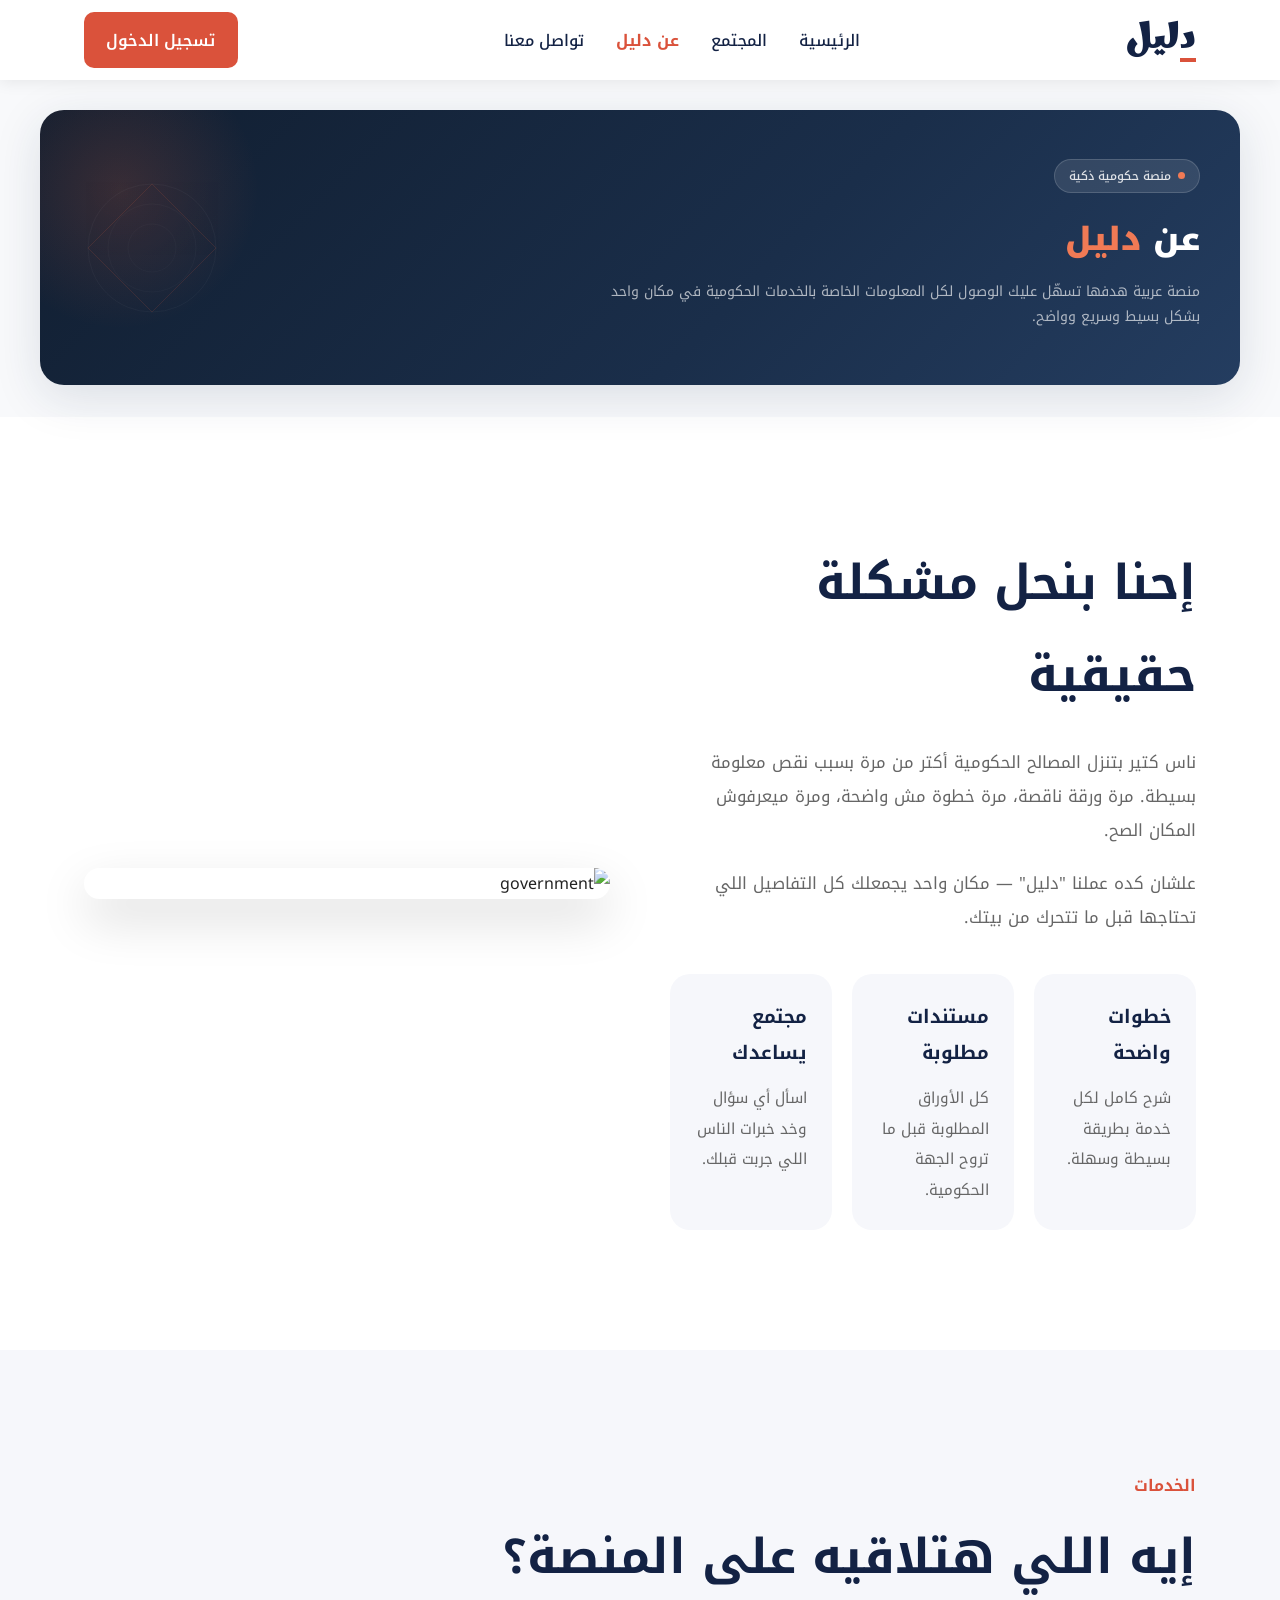
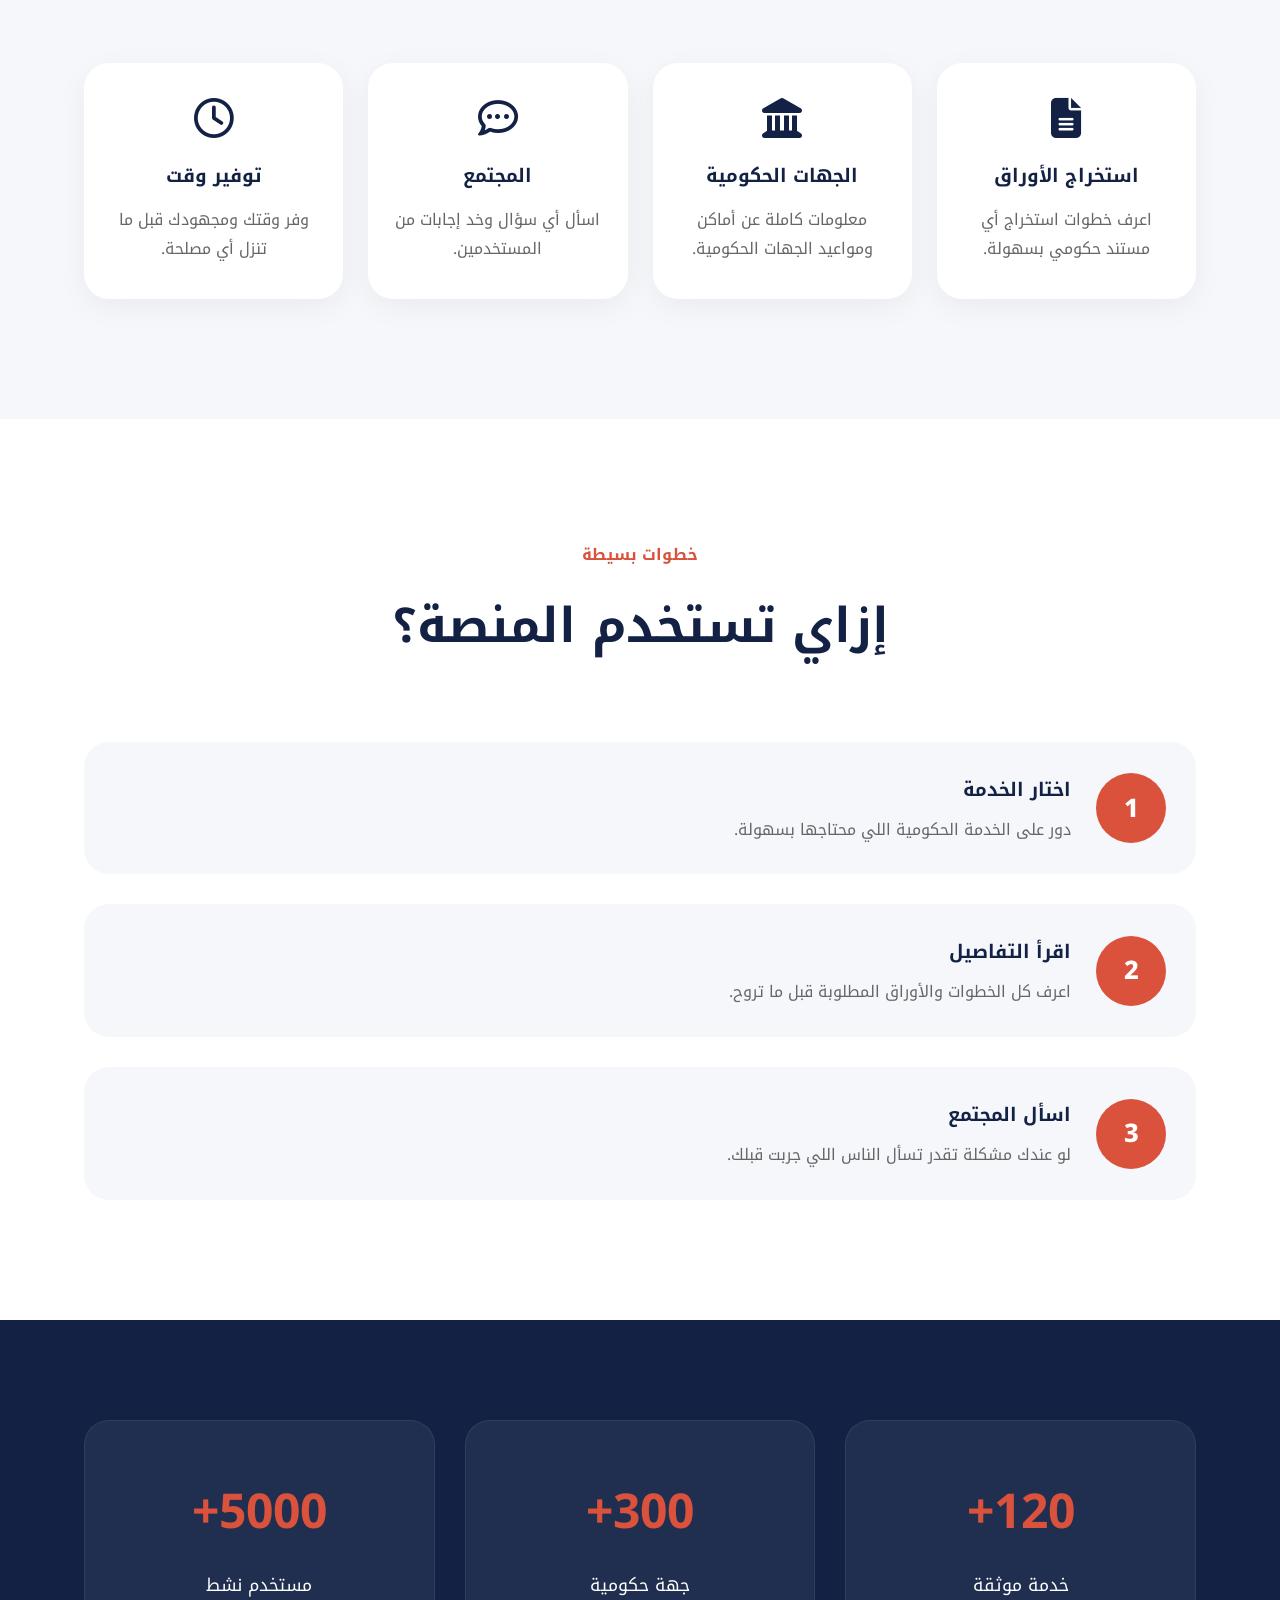
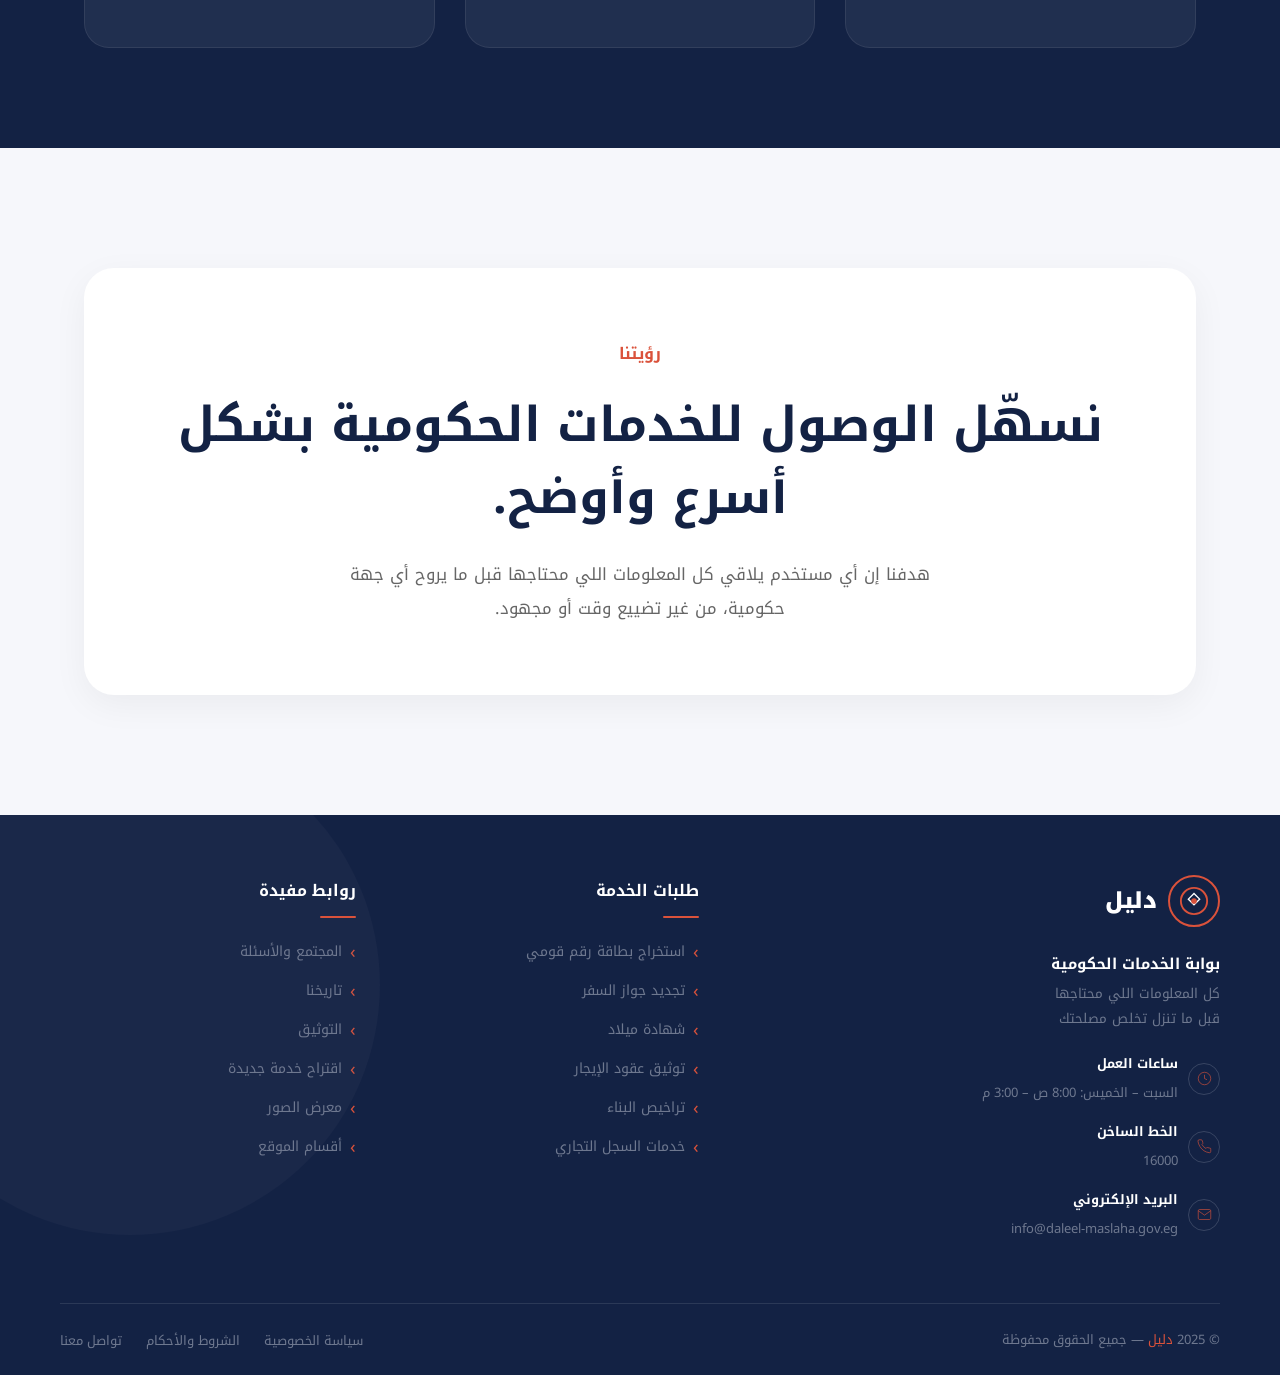
==== aboutUs.html @ 39c7cd74 "hhhhhhhhh" ====
<!DOCTYPE html>
<html lang="ar" dir="rtl">

<head>
    <meta charset="UTF-8">
    <meta name="viewport" content="width=device-width, initial-scale=1.0">
    <title>عن الموقع | دليل</title>

    <link rel="preconnect" href="https://fonts.googleapis.com">
    <link rel="preconnect" href="https://fonts.gstatic.com" crossorigin>
    <link
        href="https://fonts.googleapis.com/css2?family=Cairo:wght@300;400;600;700;900&family=Tajawal:wght@300;400;500;700;800&display=swap"
        rel="stylesheet">

    <link rel="stylesheet" href="assets/aboutUs.css">
    <link rel="stylesheet" href="assets/nav.css" />
    <link rel="stylesheet" href="https://cdnjs.cloudflare.com/ajax/libs/font-awesome/6.5.2/css/all.min.css">
    <link rel="stylesheet" href="https://cdnjs.cloudflare.com/ajax/libs/remixicon/3.5.0/remixicon.css">
</head>

<body>
    <!-- NAVBAR -->
    <header class="header">
        <nav class="nav container">
            <a href="#" class="nav__logo"><span>د</span>ليل</a>
            <div class="nav__menu" id="nav-menu">
                <ul class="nav__list">
                    <li><a href="index.html" class="nav__link ">الرئيسية</a></li>
                    <li><a href="community.html" class="nav__link">المجتمع</a></li>
                    <li><a href="aboutUs.html" class="nav__link active">عن دليل</a></li>
                    <li><a href="contact.html" class="nav__link">تواصل معنا</a></li>
                </ul>
                <div class="nav__close" id="nav-close">
                    <i class="ri-close-line"></i>
                </div>
            </div>
            <div class="nav__actions">
                <div id="auth-section" class="auth-section"></div>
                <div class="nav__toggle" id="nav-toggle">
                    <i class="ri-menu-line"></i>
                </div>
            </div>
        </nav>
    </header>

    <!-- Hero -->
    <section class="about-hero">
        <div class="header-inner">
            <div class="header-badge">
                <span class="badge-dot"></span>
                منصة حكومية ذكية
            </div>
            <h1 class="page-title">عن <span>دليل</span></h1>
            <p class="page-subtitle">
                منصة عربية هدفها تسهّل عليك الوصول لكل المعلومات الخاصة بالخدمات الحكومية
                في مكان واحد بشكل بسيط وسريع وواضح.
            </p>
        </div>
        <div class="header-deco">
            <svg viewBox="0 0 200 200" fill="none" xmlns="http://www.w3.org/2000/svg">
                <circle cx="100" cy="100" r="80" stroke="rgba(255,255,255,0.08)" stroke-width="1" />
                <circle cx="100" cy="100" r="55" stroke="rgba(255,255,255,0.06)" stroke-width="1" />
                <circle cx="100" cy="100" r="30" stroke="rgba(255,255,255,0.05)" stroke-width="1" />
                <path d="M100 20 L180 100 L100 180 L20 100 Z" stroke="rgba(229,99,60,0.3)" stroke-width="1" />
            </svg>
        </div>
    </section>

    <!-- About -->
    <section class="about-section">
        <div class="container about-grid">
            <div class="about-text">
                <h2>إحنا بنحل مشكلة حقيقية</h2>
                <p>
                    ناس كتير بتنزل المصالح الحكومية أكتر من مرة بسبب نقص معلومة بسيطة.
                    مرة ورقة ناقصة، مرة خطوة مش واضحة، ومرة ميعرفوش المكان الصح.
                </p>
                <p>
                    علشان كده عملنا "دليل" — مكان واحد يجمعلك كل التفاصيل اللي تحتاجها
                    قبل ما تتحرك من بيتك.
                </p>
                <div class="features">
                    <div class="feature-card">
                        <h3>خطوات واضحة</h3>
                        <p>شرح كامل لكل خدمة بطريقة بسيطة وسهلة.</p>
                    </div>
                    <div class="feature-card">

                        <h3>مستندات مطلوبة</h3>
                        <p>كل الأوراق المطلوبة قبل ما تروح الجهة الحكومية.</p>
                    </div>
                    <div class="feature-card">
                        <h3>مجتمع يساعدك</h3>
                        <p>اسأل أي سؤال وخد خبرات الناس اللي جربت قبلك.</p>
                    </div>
                </div>
            </div>
            <div class="about-image">
                <div class="image-card">
                    <img src="https://images.unsplash.com/photo-1520607162513-77705c0f0d4a?q=80&w=1200&auto=format&fit=crop"
                        alt="government">
                </div>
            </div>
        </div>
    </section>

    <!-- Services -->
    <section class="services-section">
        <div class="container">
            <div class="section-title">
                <span>الخدمات</span>
                <h2>إيه اللي هتلاقيه على المنصة؟</h2>
            </div>
            <div class="services-grid">
                <div class="service-box">
                    <div class="service-icon"></div>
                    <i class="fa-solid fa-file-lines"></i>
                    <h3>استخراج الأوراق</h3>
                    <p>
                        اعرف خطوات استخراج أي مستند حكومي بسهولة.
                    </p>
                </div>
                <div class="service-box">
                    <i class="fa-solid fa-landmark"></i>
                    <div class="service-icon"></div>
                    <h3>الجهات الحكومية</h3>
                    <p>
                        معلومات كاملة عن أماكن ومواعيد الجهات الحكومية.
                    </p>
                </div>
                <div class="service-box">
                    <i class="fa-regular fa-comment-dots"></i>
                    <div class="service-icon"></div>
                    <h3>المجتمع</h3>
                    <p>
                        اسأل أي سؤال وخد إجابات من المستخدمين.
                    </p>
                </div>
                <div class="service-box">
                    <i class="fa-regular fa-clock"></i>
                    <div class="service-icon"></div>
                    <h3>توفير وقت</h3>
                    <p>
                        وفر وقتك ومجهودك قبل ما تنزل أي مصلحة.
                    </p>
                </div>
            </div>
        </div>
    </section>

    <!-- Timeline -->
    <section class="timeline-section">
        <div class="container">
            <div class="section-title center">
                <span>خطوات بسيطة</span>
                <h2>إزاي تستخدم المنصة؟</h2>
            </div>
            <div class="timeline">
                <div class="timeline-item">
                    <div class="timeline-number">1</div>
                    <div class="timeline-content">
                        <h3>اختار الخدمة</h3>
                        <p>دور على الخدمة الحكومية اللي محتاجها بسهولة.</p>
                    </div>
                </div>
                <div class="timeline-item">
                    <div class="timeline-number">2</div>
                    <div class="timeline-content">
                        <h3>اقرأ التفاصيل</h3>
                        <p>اعرف كل الخطوات والأوراق المطلوبة قبل ما تروح.</p>
                    </div>
                </div>
                <div class="timeline-item">
                    <div class="timeline-number">3</div>
                    <div class="timeline-content">
                        <h3>اسأل المجتمع</h3>
                        <p>لو عندك مشكلة تقدر تسأل الناس اللي جربت قبلك.</p>
                    </div>
                </div>
            </div>
        </div>
    </section>

    <!-- Stats -->
    <section class="stats-section">
        <div class="container stats-grid">
            <div class="stat-box">
                <h2>120+</h2>
                <p>خدمة موثقة</p>
            </div>
            <div class="stat-box">
                <h2>300+</h2>
                <p>جهة حكومية</p>
            </div>
            <div class="stat-box">
                <h2>5000+</h2>
                <p>مستخدم نشط</p>
            </div>
        </div>
    </section>

    <!-- Vision -->
    <section class="vision-section">
        <div class="container">
            <div class="vision-card">
                <span>رؤيتنا</span>
                <h2>
                    نسهّل الوصول للخدمات الحكومية
                    بشكل أسرع وأوضح.
                </h2>
                <p>
                    هدفنا إن أي مستخدم يلاقي كل المعلومات اللي محتاجها
                    قبل ما يروح أي جهة حكومية،
                    من غير تضييع وقت أو مجهود.
                </p>
            </div>
        </div>
    </section>

    <!-- FOOTER -->
    <footer id="footer">
        <div class="footer-grid">
            <div class="footer-brand">
                <div class="logo">
                    <div class="logo-icon">
                        <svg viewBox="0 0 32 32" fill="none" xmlns="http://www.w3.org/2000/svg">
                            <circle cx="16" cy="16" r="14" stroke="#DA523B" stroke-width="2" />
                            <path d="M16 8 L22 14 L16 20 L10 14 Z" stroke="#FFFFFF" stroke-width="1.5" fill="none" />
                            <circle cx="16" cy="16" r="3" fill="#DA523B" />
                        </svg>
                    </div>
                    <div class="logo-text">دليل <span></span></div>
                </div>
                <div class="footer-address">
                    <p class="address-name">بوابة الخدمات الحكومية</p>
                    <p>كل المعلومات اللي محتاجها<br>قبل ما تنزل تخلص مصلحتك</p>
                </div>
                <div class="footer-contact-item">
                    <div class="icon-wrap">
                        <svg viewBox="0 0 24 24" fill="none">
                            <circle cx="12" cy="12" r="10" />
                            <polyline points="12 6 12 12 16 14" />
                        </svg>
                    </div>
                    <div class="info">
                        <strong>ساعات العمل</strong>
                        <span>السبت – الخميس: 8:00 ص – 3:00 م</span>
                    </div>
                </div>
                <div class="footer-contact-item">
                    <div class="icon-wrap">
                        <svg viewBox="0 0 24 24" fill="none">
                            <path
                                d="M22 16.92v3a2 2 0 0 1-2.18 2 19.79 19.79 0 0 1-8.63-3.07A19.5 19.5 0 0 1 4.69 12 19.79 19.79 0 0 1 1.59 3.47 2 2 0 0 1 3.56 1.27h3a2 2 0 0 1 2 1.72c.127.96.361 1.903.7 2.81a2 2 0 0 1-.45 2.11L7.91 8.82a16 16 0 0 0 6.27 6.27l.82-.91a2 2 0 0 1 2.11-.45c.907.339 1.85.573 2.81.7A2 2 0 0 1 22 16.92z" />
                        </svg>
                    </div>
                    <div class="info">
                        <strong>الخط الساخن</strong>
                        <span>16000</span>
                    </div>
                </div>
                <div class="footer-contact-item">
                    <div class="icon-wrap">
                        <svg viewBox="0 0 24 24" fill="none">
                            <path d="M4 4h16c1.1 0 2 .9 2 2v12c0 1.1-.9 2-2 2H4c-1.1 0-2-.9-2-2V6c0-1.1.9-2 2-2z" />
                            <polyline points="22,6 12,13 2,6" />
                        </svg>
                    </div>
                    <div class="info">
                        <strong>البريد الإلكتروني</strong>
                        <span>info@daleel-maslaha.gov.eg</span>
                    </div>
                </div>
            </div>

            <div class="footer-col">
                <h4>طلبات الخدمة</h4>
                <ul>
                    <li><a href="#">استخراج بطاقة رقم قومي</a></li>
                    <li><a href="#">تجديد جواز السفر</a></li>
                    <li><a href="#">شهادة ميلاد</a></li>
                    <li><a href="#">توثيق عقود الإيجار</a></li>
                    <li><a href="#">تراخيص البناء</a></li>
                    <li><a href="#">خدمات السجل التجاري</a></li>
                </ul>
            </div>

            <div class="footer-col">
                <h4>روابط مفيدة</h4>
                <ul>
                    <li><a href="#">المجتمع والأسئلة</a></li>
                    <li><a href="#">تاريخنا</a></li>
                    <li><a href="#">التوثيق</a></li>
                    <li><a href="#">اقتراح خدمة جديدة</a></li>
                    <li><a href="#">معرض الصور</a></li>
                    <li><a href="#">أقسام الموقع</a></li>
                </ul>
            </div>
        </div>

        <div class="footer-bottom">
            <p>© 2025 <span>دليل </span> — جميع الحقوق محفوظة</p>
            <ul class="footer-bottom-links">
                <li><a href="#">سياسة الخصوصية</a></li>
                <li><a href="#">الشروط والأحكام</a></li>
                <li><a href="#">تواصل معنا</a></li>
            </ul>
        </div>
    </footer>

    <script src="assets/aboutUs.js"></script>
    <script src="assets/nav.js"></script>
</body>

</html>
---- assets/aboutUs.css ----
:root {
    --navy: #1a2e4a;
    --navy-light: #243d60;
    --navy-dark: #111e30;
    --accent-light: #f07a55;
    --radius-xl: 24px;
    --shadow-lg: 0 12px 48px rgba(26, 46, 74, 0.13);
}

* {
    margin: 0;
    padding: 0;
    box-sizing: border-box;
}

body {
    font-family: 'Cairo', sans-serif;
    background: #f8f8f8;
    color: #222;
    overflow-x: hidden;
}

.container {
    width: 90%;
    max-width: 1200px;
    margin: auto;
}

/* ===== NAVBAR ===== */
.navbar {
    width: 100%;
    background: #fff;
    position: fixed;
    top: 0;
    right: 0;
    z-index: 999;
    box-shadow: 0 2px 10px rgba(0, 0, 0, 0.05);
}

.nav-content {
    height: 90px;
    display: flex;
    align-items: center;
    justify-content: space-between;
}

.logo {
    text-decoration: none;
    color: #132244;
    font-size: 2rem;
    font-weight: 900;
}

.nav-links {
    display: flex;
    gap: 35px;
    list-style: none;
}

.nav-links a {
    text-decoration: none;
    color: #666;
    font-size: 1rem;
    transition: .3s;
}

.nav-links a:hover {
    color: #DA523B;
}

.nav-links a.active {
    color: #DA523B;
    font-weight: 700;
    position: relative;
}

.login-btn {
    background: #DA523B;
    color: white;
    text-decoration: none;
    padding: 14px 28px;
    border-radius: 12px;
    font-weight: 700;
    transition: .3s;
}

.login-btn:hover {
    background: #c54833;
}

.menu-toggle {
    display: none;
    font-size: 2rem;
    cursor: pointer;
    color: #132244;
}

/* ===== HERO (community-style) ===== */
.about-hero {
    background: linear-gradient(135deg, var(--navy-dark) 0%, var(--navy) 60%, var(--navy-light) 100%);
    border-radius: var(--radius-xl);
    padding: 3rem 2.5rem 3.5rem;
    margin: 110px auto 2rem;
    max-width: 1200px;
    position: relative;
    overflow: hidden;
    box-shadow: var(--shadow-lg);
}

.about-hero::before {
    content: '';
    position: absolute;
    top: -60px;
    left: -60px;
    width: 280px;
    height: 280px;
    border-radius: 50%;
    background: radial-gradient(circle, rgba(229, 99, 60, 0.18) 0%, transparent 70%);
}

.header-inner {
    position: relative;
    z-index: 1;
}

.header-badge {
    display: inline-flex;
    align-items: center;
    gap: 7px;
    background: rgba(255, 255, 255, 0.1);
    border: 1px solid rgba(255, 255, 255, 0.15);
    color: rgba(255, 255, 255, 0.85);
    padding: 5px 14px;
    border-radius: 50px;
    font-size: 12px;
    font-weight: 500;
    margin-bottom: 1rem;
}

.badge-dot {
    width: 7px;
    height: 7px;
    border-radius: 50%;
    background: var(--accent-light);
    animation: pulse 2s ease-in-out infinite;
}

.page-title {
    font-size: 2rem;
    font-weight: 900;
    color: #ffffff;
    margin-bottom: 0.6rem;
}

.page-title span {
    color: var(--accent-light);
}

.page-subtitle {
    font-size: 14px;
    color: rgba(255, 255, 255, 0.65);
    max-width: 600px;
    line-height: 1.8;
}

.header-deco {
    position: absolute;
    left: 2rem;
    top: 50%;
    transform: translateY(-50%);
    width: 160px;
    height: 160px;
    opacity: 0.6;
}

.header-deco svg {
    width: 100%;
    height: 100%;
    animation: rotate 30s linear infinite;
}

@keyframes rotate {
    from {
        transform: rotate(0deg);
    }

    to {
        transform: rotate(360deg);
    }
}

@keyframes pulse {

    0%,
    100% {
        opacity: 1;
        transform: scale(1);
    }

    50% {
        opacity: 0.5;
        transform: scale(0.7);
    }
}

/* ===== ABOUT ===== */
.about-section {
    padding: 120px 0;
    background: #fff;
}

.about-grid {
    display: grid;
    grid-template-columns: repeat(2, 1fr);
    gap: 60px;
    align-items: center;
}

.about-text h2 {
    font-size: 3rem;
    color: #132244;
    margin-bottom: 25px;
}

.about-text p {
    color: #666;
    line-height: 2;
    margin-bottom: 20px;
    font-size: 1.05rem;
}

.features {
    display: grid;
    grid-template-columns: repeat(3, 1fr);
    gap: 20px;
    margin-top: 40px;
}

.feature-card {
    background: #f6f7fb;
    padding: 25px;
    border-radius: 20px;
    transition: .3s;
}

.feature-card:hover {
    transform: translateY(-6px);
}

.feature-card h3 {
    color: #132244;
    margin-bottom: 12px;
}

.feature-card p {
    margin: 0;
    font-size: .95rem;
}

.image-card {
    border-radius: 30px;
    overflow: hidden;
    box-shadow: 0 20px 50px rgba(0, 0, 0, 0.15);
}

.image-card img {
    width: 100%;
    display: block;
}

/* ===== SERVICES ===== */
.services-section {
    padding: 120px 0;
    background: #f6f7fb;
}

.section-title {
    margin-bottom: 60px;
}

.section-title span {
    color: #DA523B;
    font-weight: 700;
}

.section-title h2 {
    font-size: 3rem;
    color: #132244;
    margin-top: 10px;
}

.section-title.center {
    text-align: center;
}

.services-grid {
    display: grid;
    grid-template-columns: repeat(4, 1fr);
    gap: 25px;
}

.service-box {
    background: white;
    padding: 35px 25px;
    border-radius: 25px;
    text-align: center;
    transition: .3s;
    box-shadow: 0 8px 30px rgba(0, 0, 0, 0.05);
}

.service-box:hover {
    transform: translateY(-8px);
}

.service-box i {
  font-size: 2.5rem;
  color: #132244;
  margin-bottom: 20px;
  display: block;
}

.service-box h3 {
    color: #132244;
    margin-bottom: 12px;
}

.service-box p {
    color: #666;
    line-height: 1.8;
}

.info-icon {
    width: 64px;
    height: 64px;
    background: none;        /* شيل الدايرة */
    border-radius: 0;
    display: flex;
    align-items: center;
    justify-content: center;
    margin: 0 auto 20px;
    font-size: 2rem;         /* كبّر الأيقونة شوية */
    color: #132244;          /* أزرق داكن */
}

/* ===== TIMELINE ===== */
.timeline-section {
    padding: 120px 0;
    background: white;
}

.timeline {
    margin-top: 70px;
    display: flex;
    flex-direction: column;
    gap: 30px;
}

.timeline-item {
    display: flex;
    align-items: center;
    gap: 25px;
    background: #f6f7fb;
    padding: 30px;
    border-radius: 25px;
}

.timeline-number {
    min-width: 70px;
    height: 70px;
    background: #DA523B;
    color: white;
    border-radius: 50%;
    display: flex;
    align-items: center;
    justify-content: center;
    font-size: 1.6rem;
    font-weight: 800;
}

.timeline-content h3 {
    color: #132244;
    margin-bottom: 8px;
}

.timeline-content p {
    color: #666;
    line-height: 1.8;
}

/* ===== STATS ===== */
.stats-section {
    padding: 100px 0;
    background: #132244;
}

.stats-grid {
    display: grid;
    grid-template-columns: repeat(3, 1fr);
    gap: 30px;
}

.stat-box {
    background: rgba(255, 255, 255, 0.06);
    padding: 45px;
    border-radius: 25px;
    text-align: center;
    border: 1px solid rgba(255, 255, 255, 0.08);
}

.stat-box h2 {
    color: #DA523B;
    font-size: 3rem;
    margin-bottom: 10px;
}

.stat-box p {
    color: white;
    font-size: 1.1rem;
}

/* ===== VISION ===== */
.vision-section {
    padding: 120px 0;
    background: #f6f7fb;
}

.vision-card {
    background: white;
    border-radius: 30px;
    padding: 70px;
    text-align: center;
    box-shadow: 0 10px 35px rgba(0, 0, 0, 0.05);
}

.vision-card span {
    color: #DA523B;
    font-weight: 700;
    display: inline-block;
    margin-bottom: 20px;
    font-size: 1rem;
}

.vision-card h2 {
    color: #132244;
    font-size: 3rem;
    line-height: 1.5;
    margin-bottom: 25px;
}

.vision-card p {
    color: #666;
    width: 65%;
    margin: auto;
    line-height: 2;
    font-size: 1.05rem;
}

/* ===== FOOTER ===== */
footer {
    background: #132244;
    padding: 60px 60px 0;
    position: relative;
    overflow: hidden;
}

footer::before {
    content: '';
    position: absolute;
    left: -120px;
    top: -80px;
    width: 500px;
    height: 500px;
    border-radius: 50%;
    background: rgba(110, 120, 143, 0.07);
    pointer-events: none;
}

.footer-grid {
    display: grid;
    grid-template-columns: 1.6fr 1fr 1fr;
    gap: 48px;
    padding-bottom: 48px;
    border-bottom: 1px solid rgba(255, 255, 255, 0.1);
}

.footer-brand .logo {
    display: flex;
    align-items: center;
    gap: 12px;
    margin-bottom: 24px;
}

.logo-icon {
    width: 52px;
    height: 52px;
    border-radius: 50%;
    border: 2px solid #DA523B;
    display: flex;
    align-items: center;
    justify-content: center;
}

.logo-icon svg {
    width: 30px;
    height: 30px;
}

.logo-text {
    font-size: 22px;
    font-weight: 900;
    color: #FFFFFF;
    letter-spacing: -0.5px;
}

.logo-text span {
    color: #DA523B;
}

.footer-address {
    margin-bottom: 20px;
}

.footer-address .address-name {
    color: #FFFFFF;
    font-size: 15px;
    font-weight: 700;
    margin-bottom: 4px;
}

.footer-address p {
    color: #6E788F;
    font-size: 13.5px;
    line-height: 1.8;
}

.footer-contact-item {
    display: flex;
    align-items: center;
    gap: 10px;
    margin-bottom: 12px;
}

.footer-contact-item .icon-wrap {
    width: 32px;
    height: 32px;
    border-radius: 50%;
    border: 1px solid rgba(110, 120, 143, 0.4);
    display: flex;
    align-items: center;
    justify-content: center;
    flex-shrink: 0;
}

.footer-contact-item .icon-wrap svg {
    width: 15px;
    height: 15px;
    stroke: #DA523B;
}

.footer-contact-item .info strong {
    display: block;
    color: #FFFFFF;
    font-size: 13px;
    font-weight: 700;
}

.footer-contact-item .info span {
    color: #6E788F;
    font-size: 13px;
}

.footer-col h4 {
    color: #FFFFFF;
    font-size: 16px;
    font-weight: 700;
    margin-bottom: 20px;
    position: relative;
    padding-bottom: 12px;
}

.footer-col h4::after {
    content: '';
    position: absolute;
    bottom: 0;
    right: 0;
    width: 36px;
    height: 2px;
    background: #DA523B;
    border-radius: 2px;
}

.footer-col ul {
    list-style: none;
}

.footer-col ul li {
    margin-bottom: 12px;
}

.footer-col ul li a {
    color: #6E788F;
    text-decoration: none;
    font-size: 14px;
    display: flex;
    align-items: center;
    gap: 8px;
    transition: color 0.2s, gap 0.2s;
}

.footer-col ul li a::before {
    content: '›';
    color: #DA523B;
    font-size: 18px;
    line-height: 1;
}

.footer-col ul li a:hover {
    color: #FFFFFF;
    gap: 12px;
}

.footer-bottom {
    display: flex;
    align-items: center;
    justify-content: space-between;
    padding: 20px 0;
    flex-wrap: wrap;
    gap: 12px;
}

.footer-bottom p {
    color: #6E788F;
    font-size: 13px;
}

.footer-bottom p span {
    color: #DA523B;
}

.footer-bottom-links {
    display: flex;
    gap: 24px;
    list-style: none;
}

.footer-bottom-links a {
    color: #6E788F;
    text-decoration: none;
    font-size: 13px;
    transition: color 0.2s;
}

.footer-bottom-links a:hover {
    color: #FFFFFF;
}
---- assets/nav.css ----
@import url('https://fonts.googleapis.com/css2?family=Marhey:wght@300..700&family=Noto+Kufi+Arabic:wght@100..900&display=swap');

* {
    margin: 0;
    padding: 0;
    box-sizing: border-box;
    font-family: 'Noto Kufi Arabic', sans-serif;
}

:root {
    --nav-primary: #132244;
    --nav-secondary: #DA523B;
    --white: #ffffff;
}

body {
    background: #f8f9fb;
    font-family: 'Noto Kufi Arabic', sans-serif;
}

.container {
    max-width: 1200px;
    margin: auto;
    padding: 0 20px;
}

/* HEADER */
.header {
    position: fixed;
    top: 0;
    left: 0;
    width: 100%;
    background: #fff;
    box-shadow: 0 2px 15px rgba(0, 0, 0, .08);
    z-index: 1000;
     
}

.nav {
    height: 80px;
    display: flex;
    align-items: center;
    justify-content: space-between;
}

.nav__logo {
    font-family: 'Marhey', sans-serif;
    font-size: 2.3rem;
    font-weight: 700;
    color: var(--nav-primary);
    line-height: 1;
    text-decoration: none;
    transition: 0.3s;
}

.nav__logo span {
    color: var(--nav-primary);
    font-family: 'Marhey', sans-serif;
    display: inline-block;
    border-bottom: 4px solid var(--nav-secondary);
    margin-bottom: -5px;
}

.nav__list {
    display: flex;
    gap: 2rem;
    list-style: none;
}

.nav__link {
    text-decoration: none;
    color: var(--nav-primary);
    font-weight: 500;
    transition: .3s;
}

.nav__link:hover {
    color: var(--nav-secondary);
}

.nav__actions {
    display: flex;
    align-items: center;
    gap: 1rem;
}

.login-btn {
    background: var(--nav-secondary);
    color: #fff;
    border: none;
    padding: .8rem 1.4rem;
    border-radius: 10px;
    cursor: pointer;
    font-weight: 600;
    font-family: 'Noto Kufi Arabic', sans-serif;
    font-size: 1rem;
}

.login-btn:hover {
    opacity: .9;
}

.profile-section {
    display: flex;
    align-items: center;
    gap: 1.5rem;
}

.profile-icon {
    font-size: 1.4rem;
    color: var(--nav-primary);
    text-decoration: none;
}

.logout-btn {
    background: none;
    border: none;
    font-size: 1.3rem;
    color: var(--nav-primary);
    cursor: pointer;
}

.profile-icon:hover,
.logout-btn:hover {
    color: var(--nav-secondary);
}

.nav__toggle,
.nav__close {
    display: none;
}

/* MAIN */
.main {
    padding-top: 120px;
    text-align: center;
}

/* MOBILE */
@media(max-width:768px) {
    .nav__toggle {
        display: block;
        font-size: 1.5rem;
        cursor: pointer;
        color: var(--nav-primary);
    }

    .auth-section {
        display: none;
    }

    .nav__menu {
        position: fixed;
        top: -100%;
        left: 0;
        width: 100%;
        background: #fff;
        padding: 5rem 2rem;
        transition: .4s;
        box-shadow: 0 4px 20px rgba(0, 0, 0, .1);
    }

    .nav__list {
        flex-direction: column;
        text-align: center;
    }

    .nav__close {
        display: block;
        position: absolute;
        top: 20px;
        left: 20px;
        font-size: 1.5rem;
        cursor: pointer;
        color: var(--nav-primary);
    }

    .show-menu {
        top: 0;
    }
}

.nav__link.active {
    color: var(--nav-secondary);
    font-weight: 700;
}
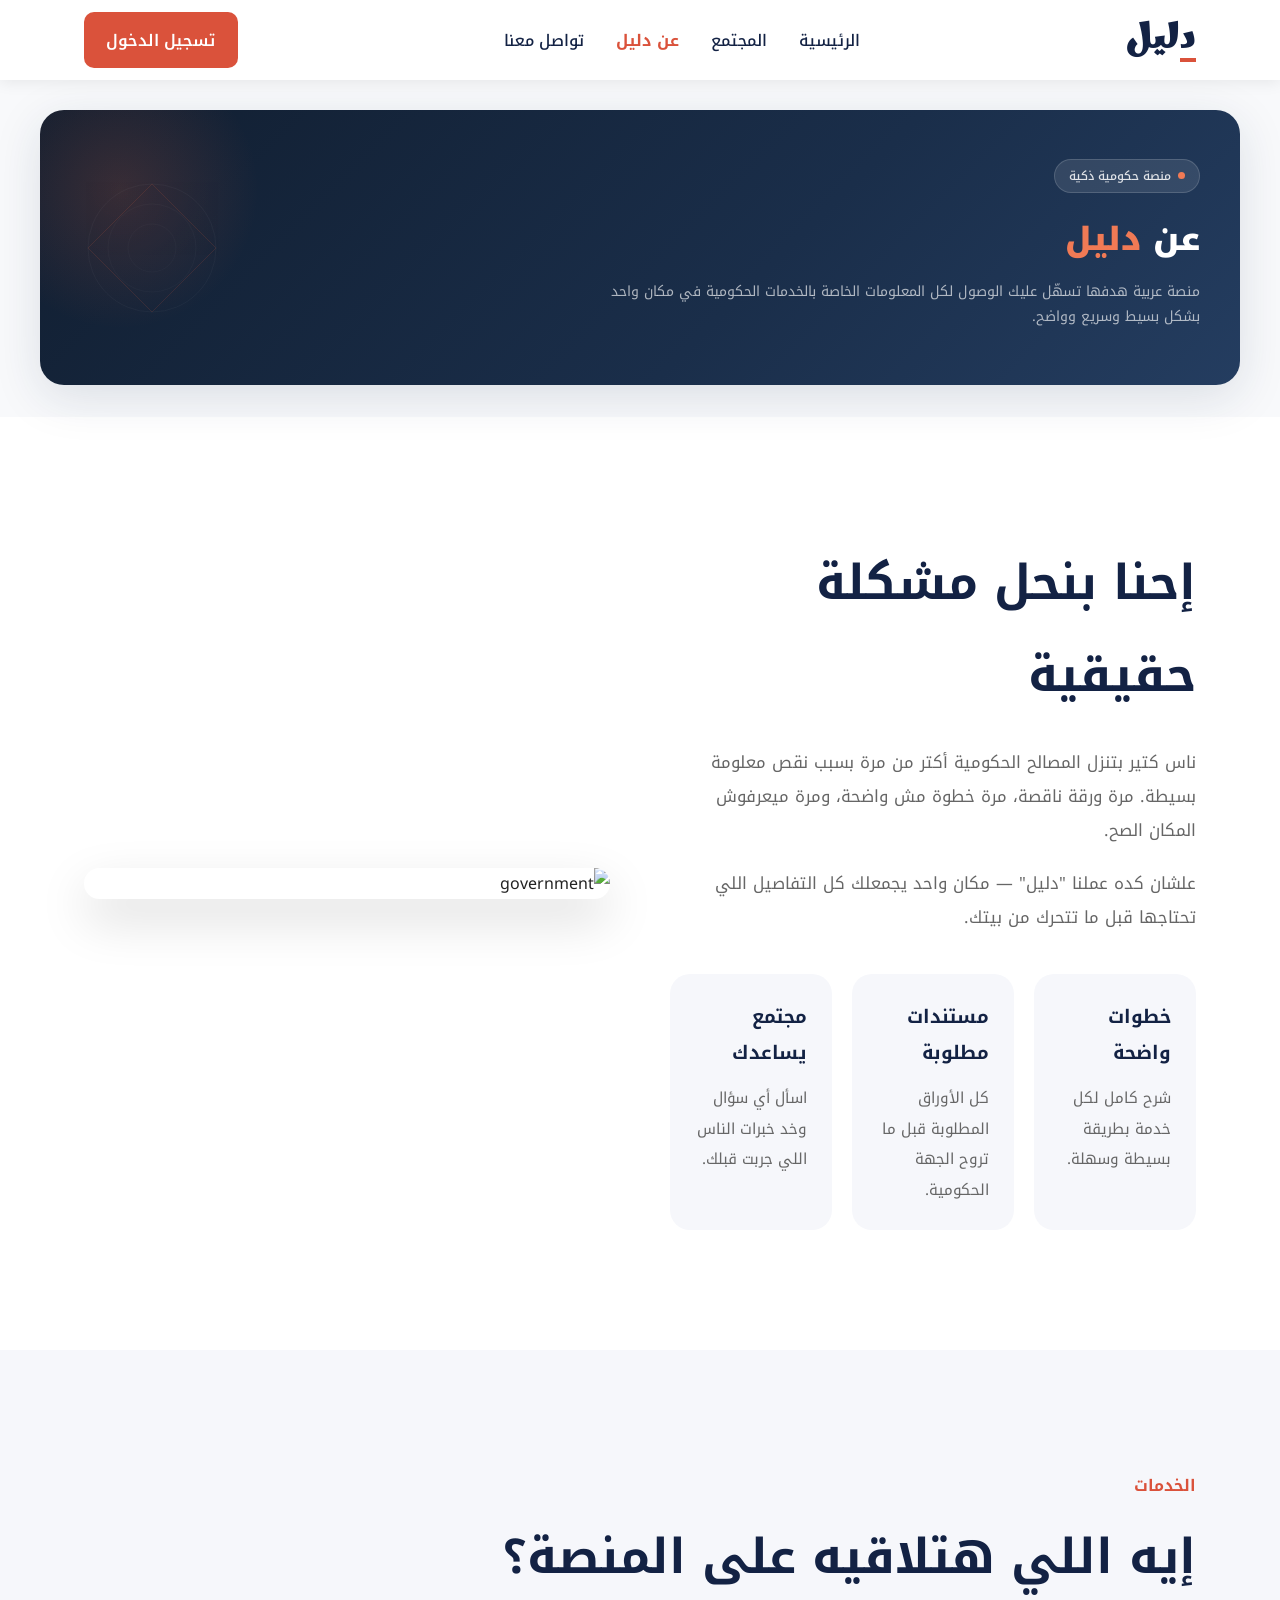
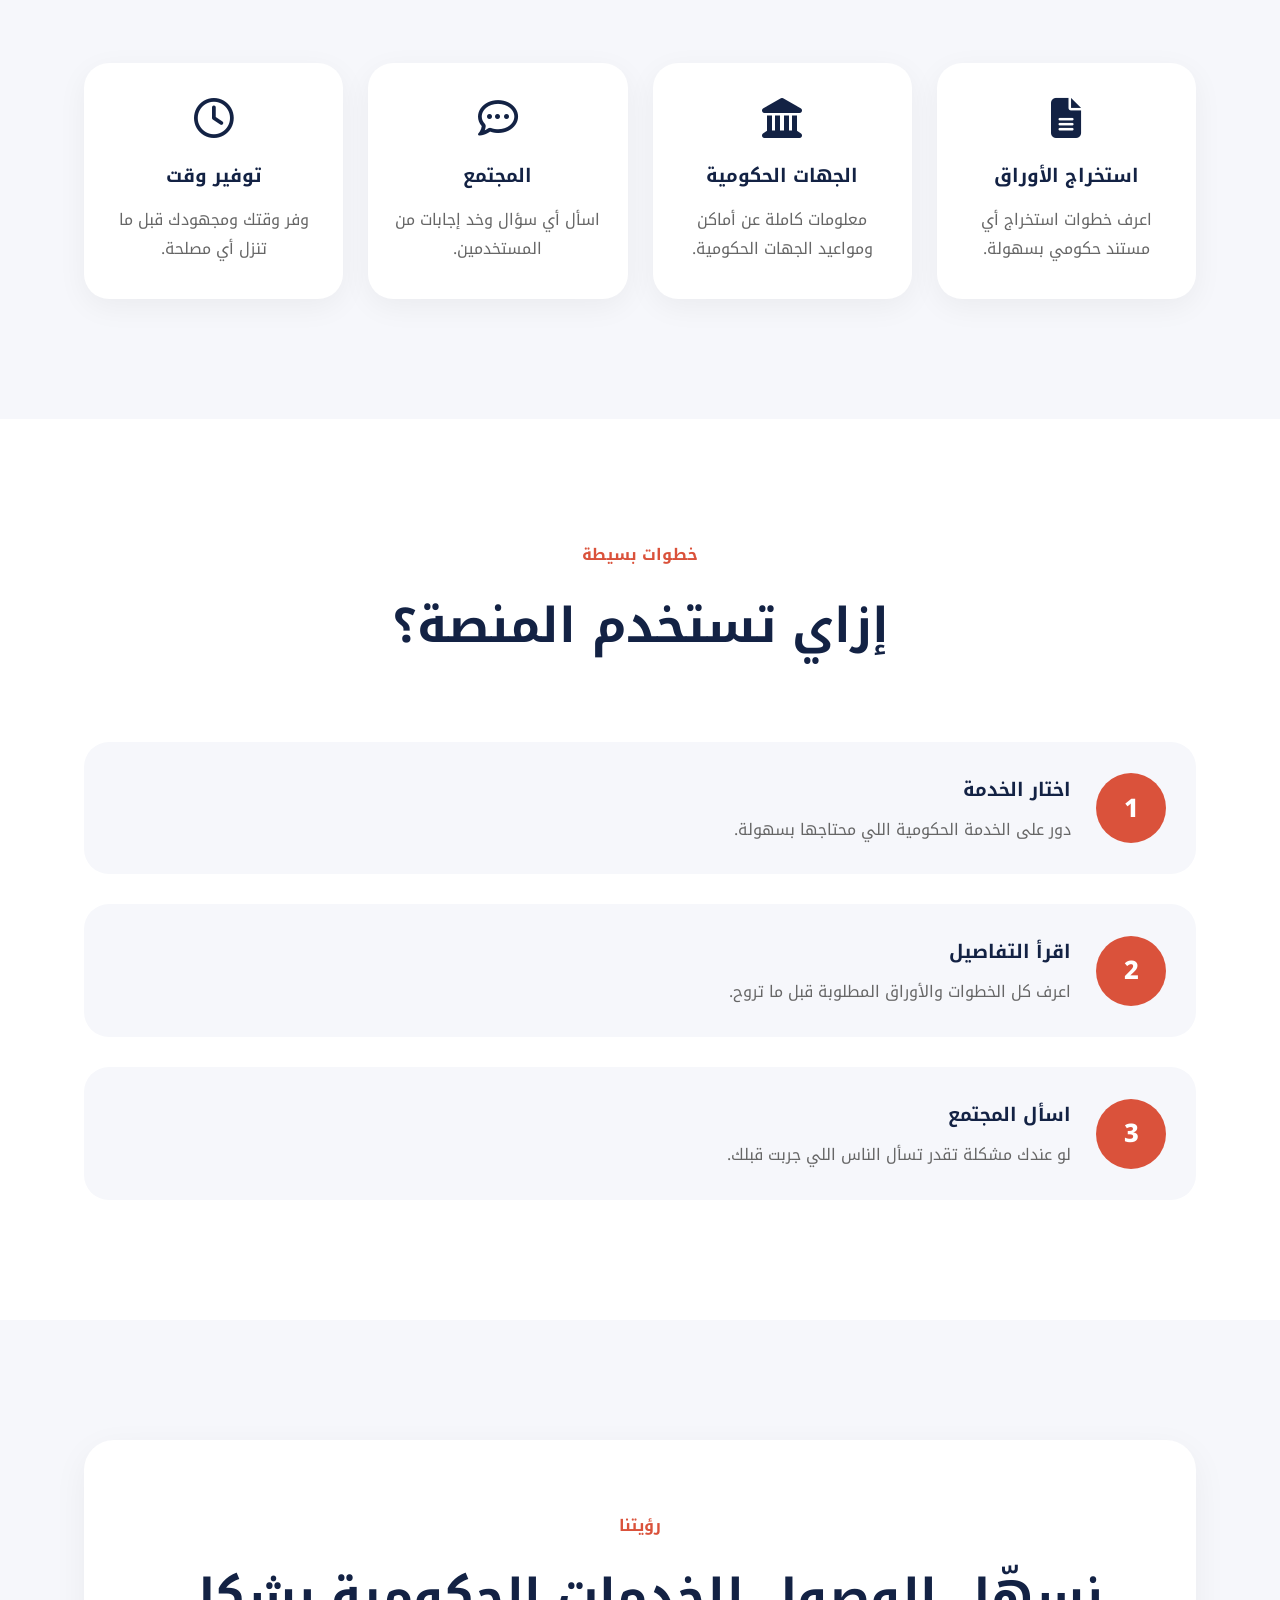
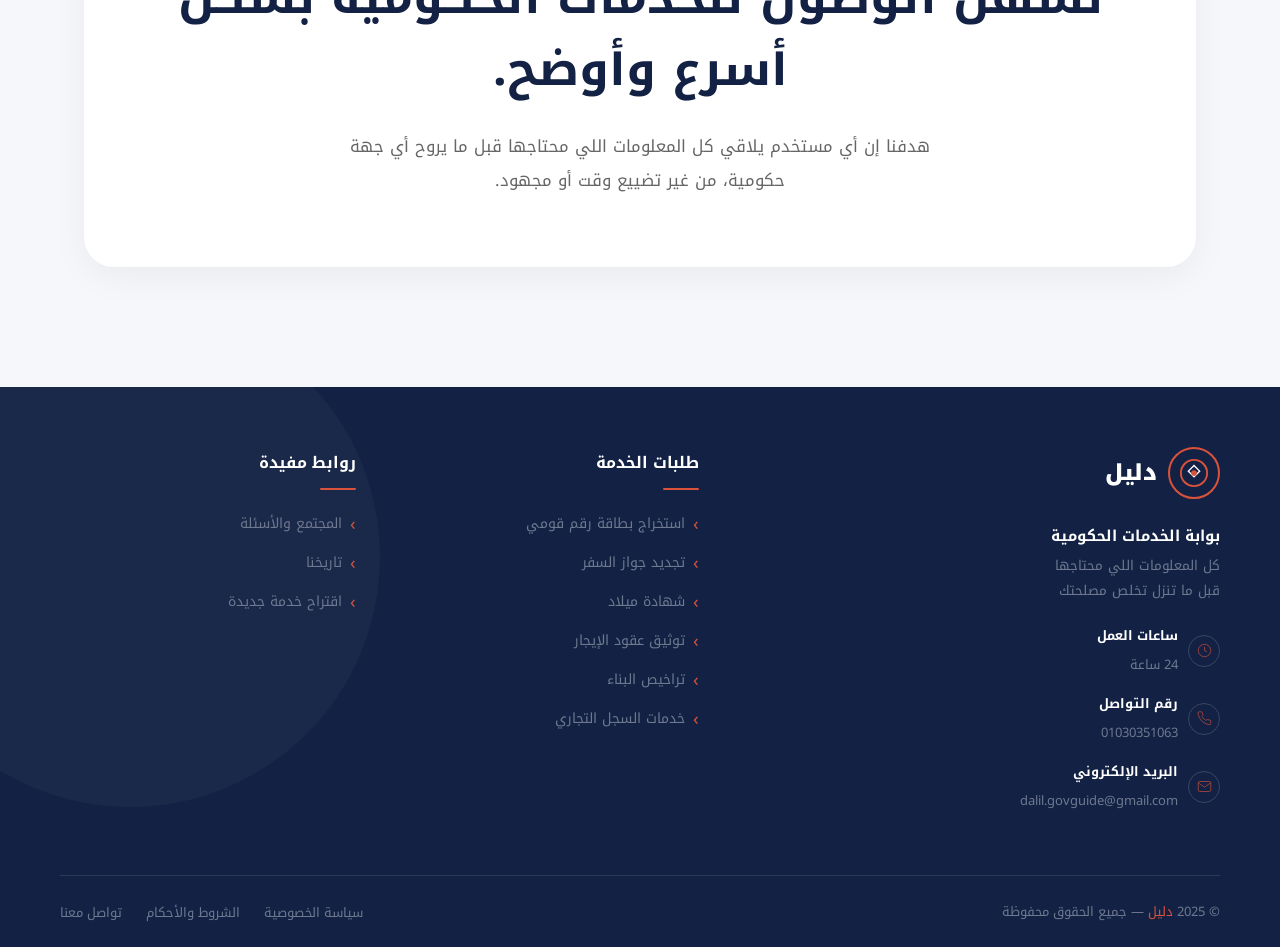
==== commit f6fad419: "مممممممممممم" ====
--- a/aboutUs.html
+++ b/aboutUs.html
@@ -182,22 +182,7 @@
     </section>
 
     <!-- Stats -->
-    <section class="stats-section">
-        <div class="container stats-grid">
-            <div class="stat-box">
-                <h2>120+</h2>
-                <p>خدمة موثقة</p>
-            </div>
-            <div class="stat-box">
-                <h2>300+</h2>
-                <p>جهة حكومية</p>
-            </div>
-            <div class="stat-box">
-                <h2>5000+</h2>
-                <p>مستخدم نشط</p>
-            </div>
-        </div>
-    </section>
+  
 
     <!-- Vision -->
     <section class="vision-section">
@@ -244,7 +229,7 @@
                     </div>
                     <div class="info">
                         <strong>ساعات العمل</strong>
-                        <span>السبت – الخميس: 8:00 ص – 3:00 م</span>
+                        <span>24 ساعة</span>
                     </div>
                 </div>
                 <div class="footer-contact-item">
@@ -255,8 +240,8 @@
                         </svg>
                     </div>
                     <div class="info">
-                        <strong>الخط الساخن</strong>
-                        <span>16000</span>
+                        <strong>رقم التواصل</strong>
+                        <span>01030351063</span>
                     </div>
                 </div>
                 <div class="footer-contact-item">
@@ -268,7 +253,7 @@
                     </div>
                     <div class="info">
                         <strong>البريد الإلكتروني</strong>
-                        <span>info@daleel-maslaha.gov.eg</span>
+                        <span>dalil.govguide@gmail.com</span>
                     </div>
                 </div>
             </div>
@@ -290,10 +275,8 @@
                 <ul>
                     <li><a href="#">المجتمع والأسئلة</a></li>
                     <li><a href="#">تاريخنا</a></li>
-                    <li><a href="#">التوثيق</a></li>
                     <li><a href="#">اقتراح خدمة جديدة</a></li>
-                    <li><a href="#">معرض الصور</a></li>
-                    <li><a href="#">أقسام الموقع</a></li>
+                    
                 </ul>
             </div>
         </div>
--- a/assets/aboutUs.css
+++ b/assets/aboutUs.css
@@ -26,74 +26,7 @@
     margin: auto;
 }
 
-/* ===== NAVBAR ===== */
-.navbar {
-    width: 100%;
-    background: #fff;
-    position: fixed;
-    top: 0;
-    right: 0;
-    z-index: 999;
-    box-shadow: 0 2px 10px rgba(0, 0, 0, 0.05);
-}
-
-.nav-content {
-    height: 90px;
-    display: flex;
-    align-items: center;
-    justify-content: space-between;
-}
-
-.logo {
-    text-decoration: none;
-    color: #132244;
-    font-size: 2rem;
-    font-weight: 900;
-}
-
-.nav-links {
-    display: flex;
-    gap: 35px;
-    list-style: none;
-}
-
-.nav-links a {
-    text-decoration: none;
-    color: #666;
-    font-size: 1rem;
-    transition: .3s;
-}
-
-.nav-links a:hover {
-    color: #DA523B;
-}
-
-.nav-links a.active {
-    color: #DA523B;
-    font-weight: 700;
-    position: relative;
-}
-
-.login-btn {
-    background: #DA523B;
-    color: white;
-    text-decoration: none;
-    padding: 14px 28px;
-    border-radius: 12px;
-    font-weight: 700;
-    transition: .3s;
-}
-
-.login-btn:hover {
-    background: #c54833;
-}
-
-.menu-toggle {
-    display: none;
-    font-size: 2rem;
-    cursor: pointer;
-    color: #132244;
-}
+
 
 /* ===== HERO (community-style) ===== */
 .about-hero {
--- a/assets/nav.css
+++ b/assets/nav.css
@@ -33,7 +33,7 @@
     background: #fff;
     box-shadow: 0 2px 15px rgba(0, 0, 0, .08);
     z-index: 1000;
-     
+
 }
 
 .nav {
@@ -183,6 +183,4 @@
 .nav__link.active {
     color: var(--nav-secondary);
     font-weight: 700;
-}
-
-
+}
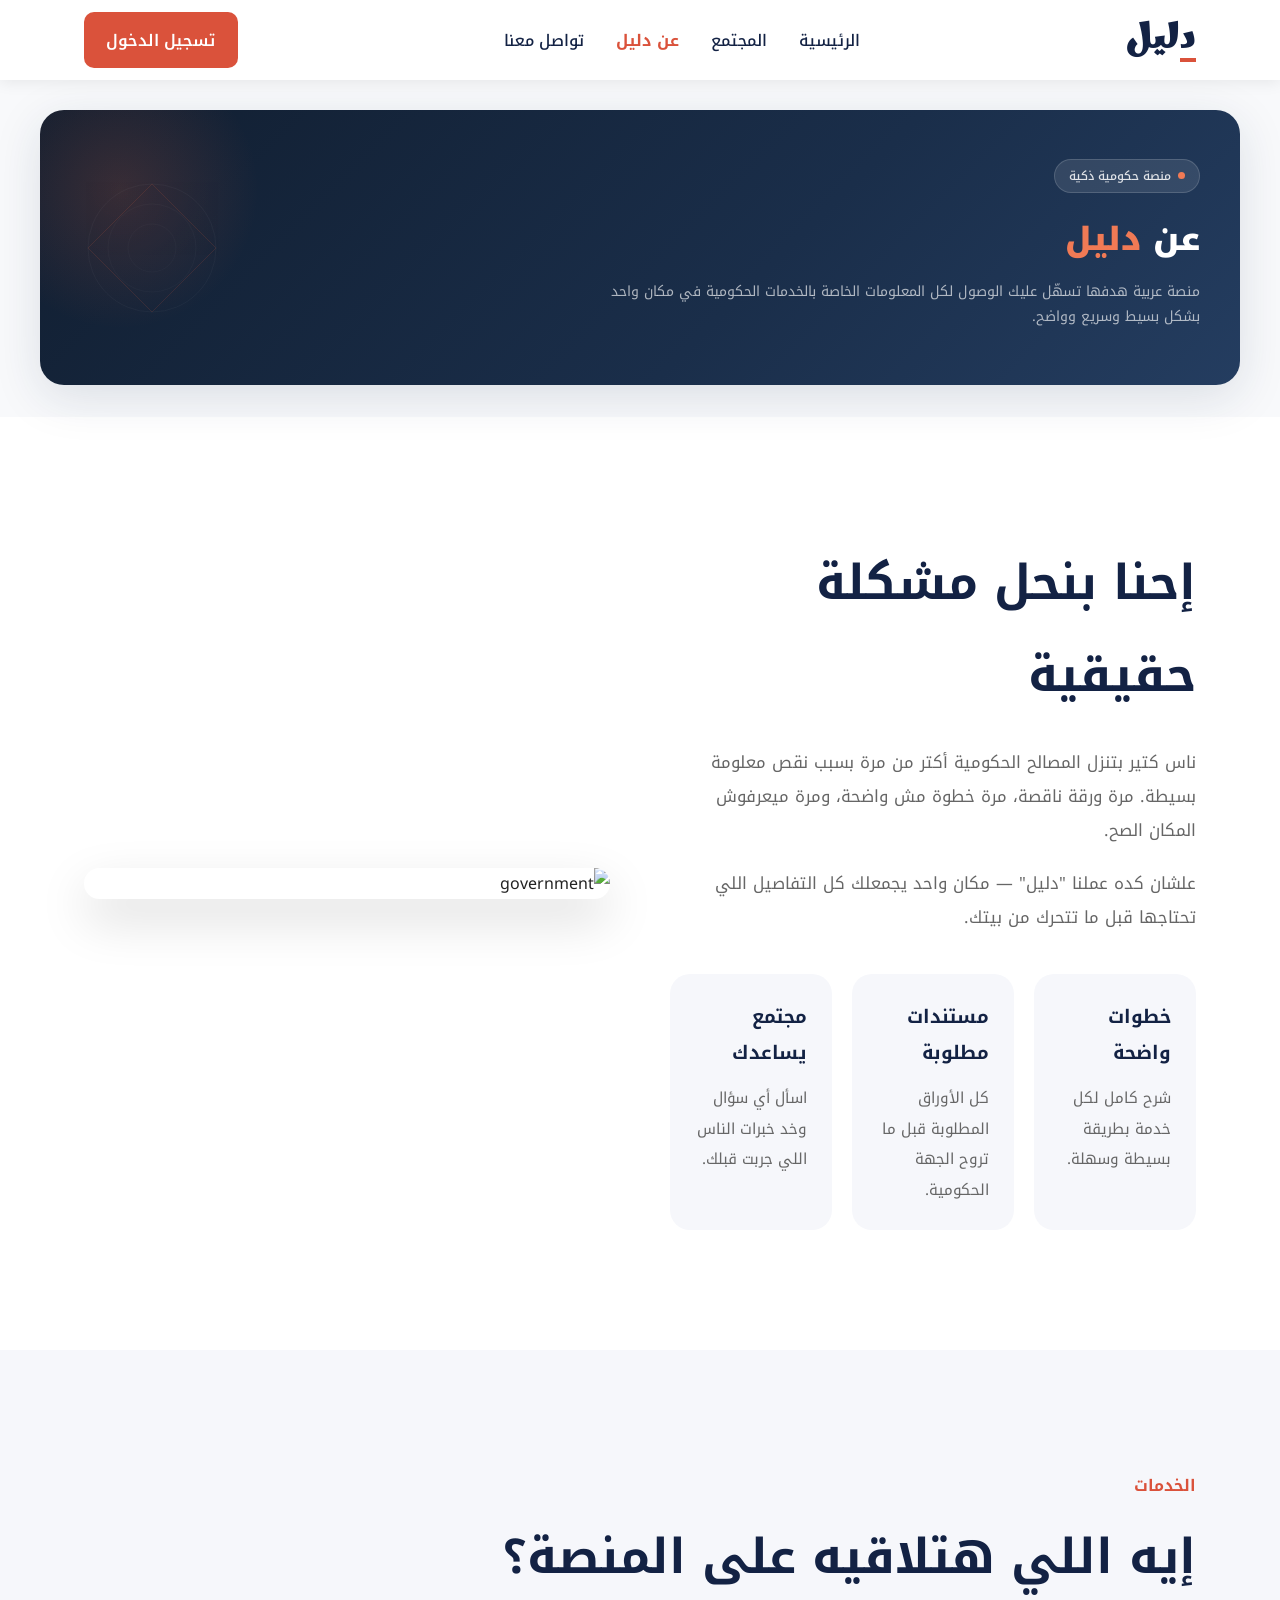
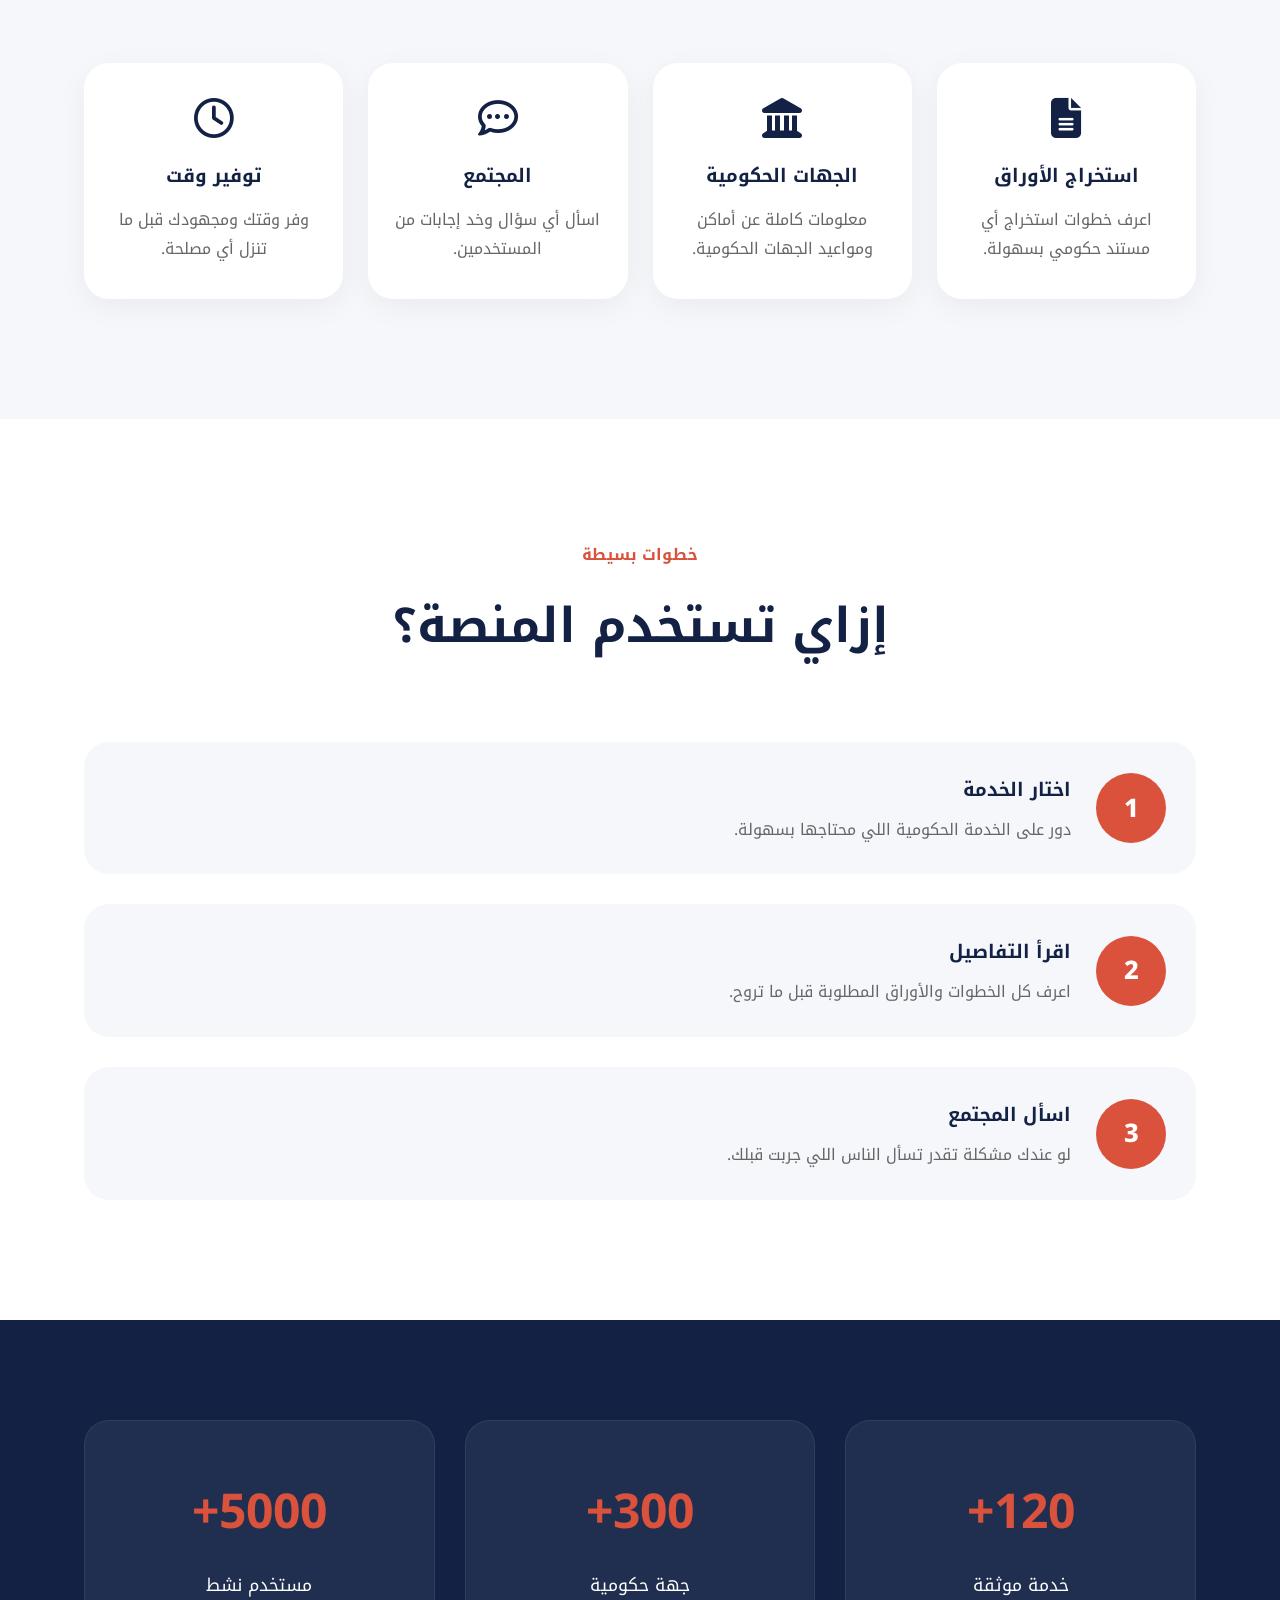
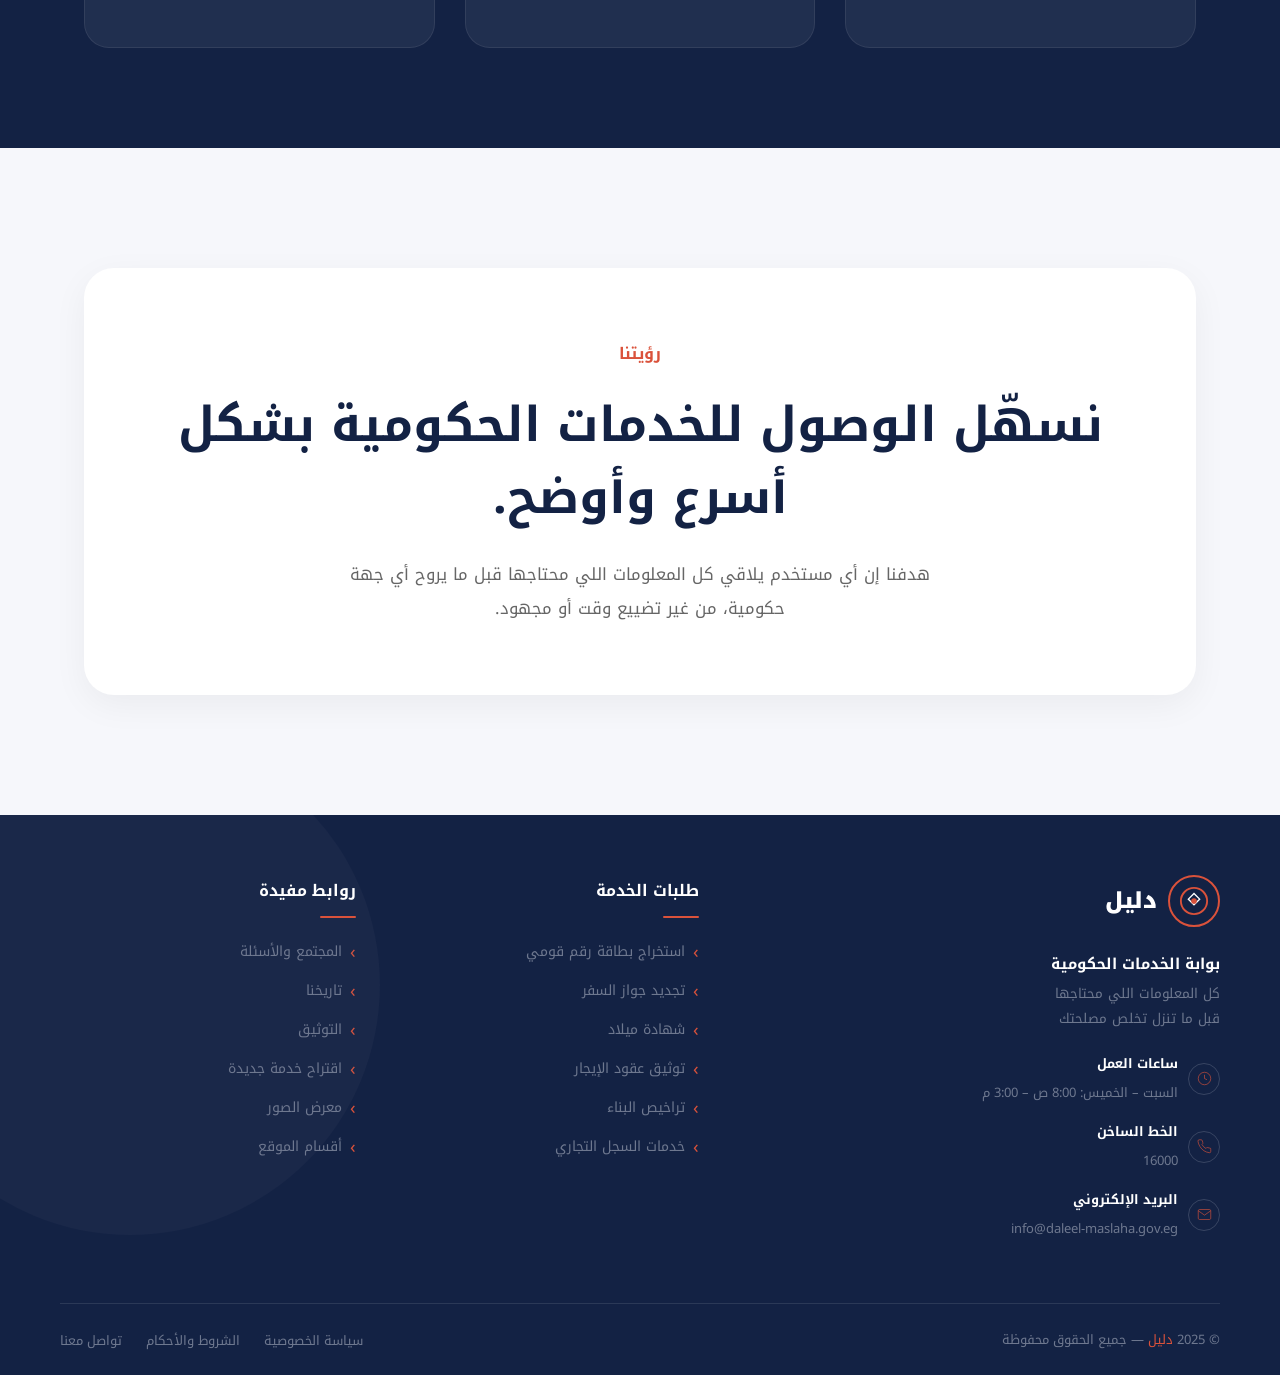
==== commit 4484668e: "اللوجو يوصل للهوم بيج" ====
--- a/aboutUs.html
+++ b/aboutUs.html
@@ -22,7 +22,7 @@
     <!-- NAVBAR -->
     <header class="header">
         <nav class="nav container">
-            <a href="#" class="nav__logo"><span>د</span>ليل</a>
+            <a href="index.html" class="nav__logo"><span>د</span>ليل</a>
             <div class="nav__menu" id="nav-menu">
                 <ul class="nav__list">
                     <li><a href="index.html" class="nav__link ">الرئيسية</a></li>
@@ -182,7 +182,22 @@
     </section>
 
     <!-- Stats -->
-  
+    <section class="stats-section">
+        <div class="container stats-grid">
+            <div class="stat-box">
+                <h2>120+</h2>
+                <p>خدمة موثقة</p>
+            </div>
+            <div class="stat-box">
+                <h2>300+</h2>
+                <p>جهة حكومية</p>
+            </div>
+            <div class="stat-box">
+                <h2>5000+</h2>
+                <p>مستخدم نشط</p>
+            </div>
+        </div>
+    </section>
 
     <!-- Vision -->
     <section class="vision-section">
@@ -229,7 +244,7 @@
                     </div>
                     <div class="info">
                         <strong>ساعات العمل</strong>
-                        <span>24 ساعة</span>
+                        <span>السبت – الخميس: 8:00 ص – 3:00 م</span>
                     </div>
                 </div>
                 <div class="footer-contact-item">
@@ -240,8 +255,8 @@
                         </svg>
                     </div>
                     <div class="info">
-                        <strong>رقم التواصل</strong>
-                        <span>01030351063</span>
+                        <strong>الخط الساخن</strong>
+                        <span>16000</span>
                     </div>
                 </div>
                 <div class="footer-contact-item">
@@ -253,7 +268,7 @@
                     </div>
                     <div class="info">
                         <strong>البريد الإلكتروني</strong>
-                        <span>dalil.govguide@gmail.com</span>
+                        <span>info@daleel-maslaha.gov.eg</span>
                     </div>
                 </div>
             </div>
@@ -275,8 +290,10 @@
                 <ul>
                     <li><a href="#">المجتمع والأسئلة</a></li>
                     <li><a href="#">تاريخنا</a></li>
+                    <li><a href="#">التوثيق</a></li>
                     <li><a href="#">اقتراح خدمة جديدة</a></li>
-                    
+                    <li><a href="#">معرض الصور</a></li>
+                    <li><a href="#">أقسام الموقع</a></li>
                 </ul>
             </div>
         </div>
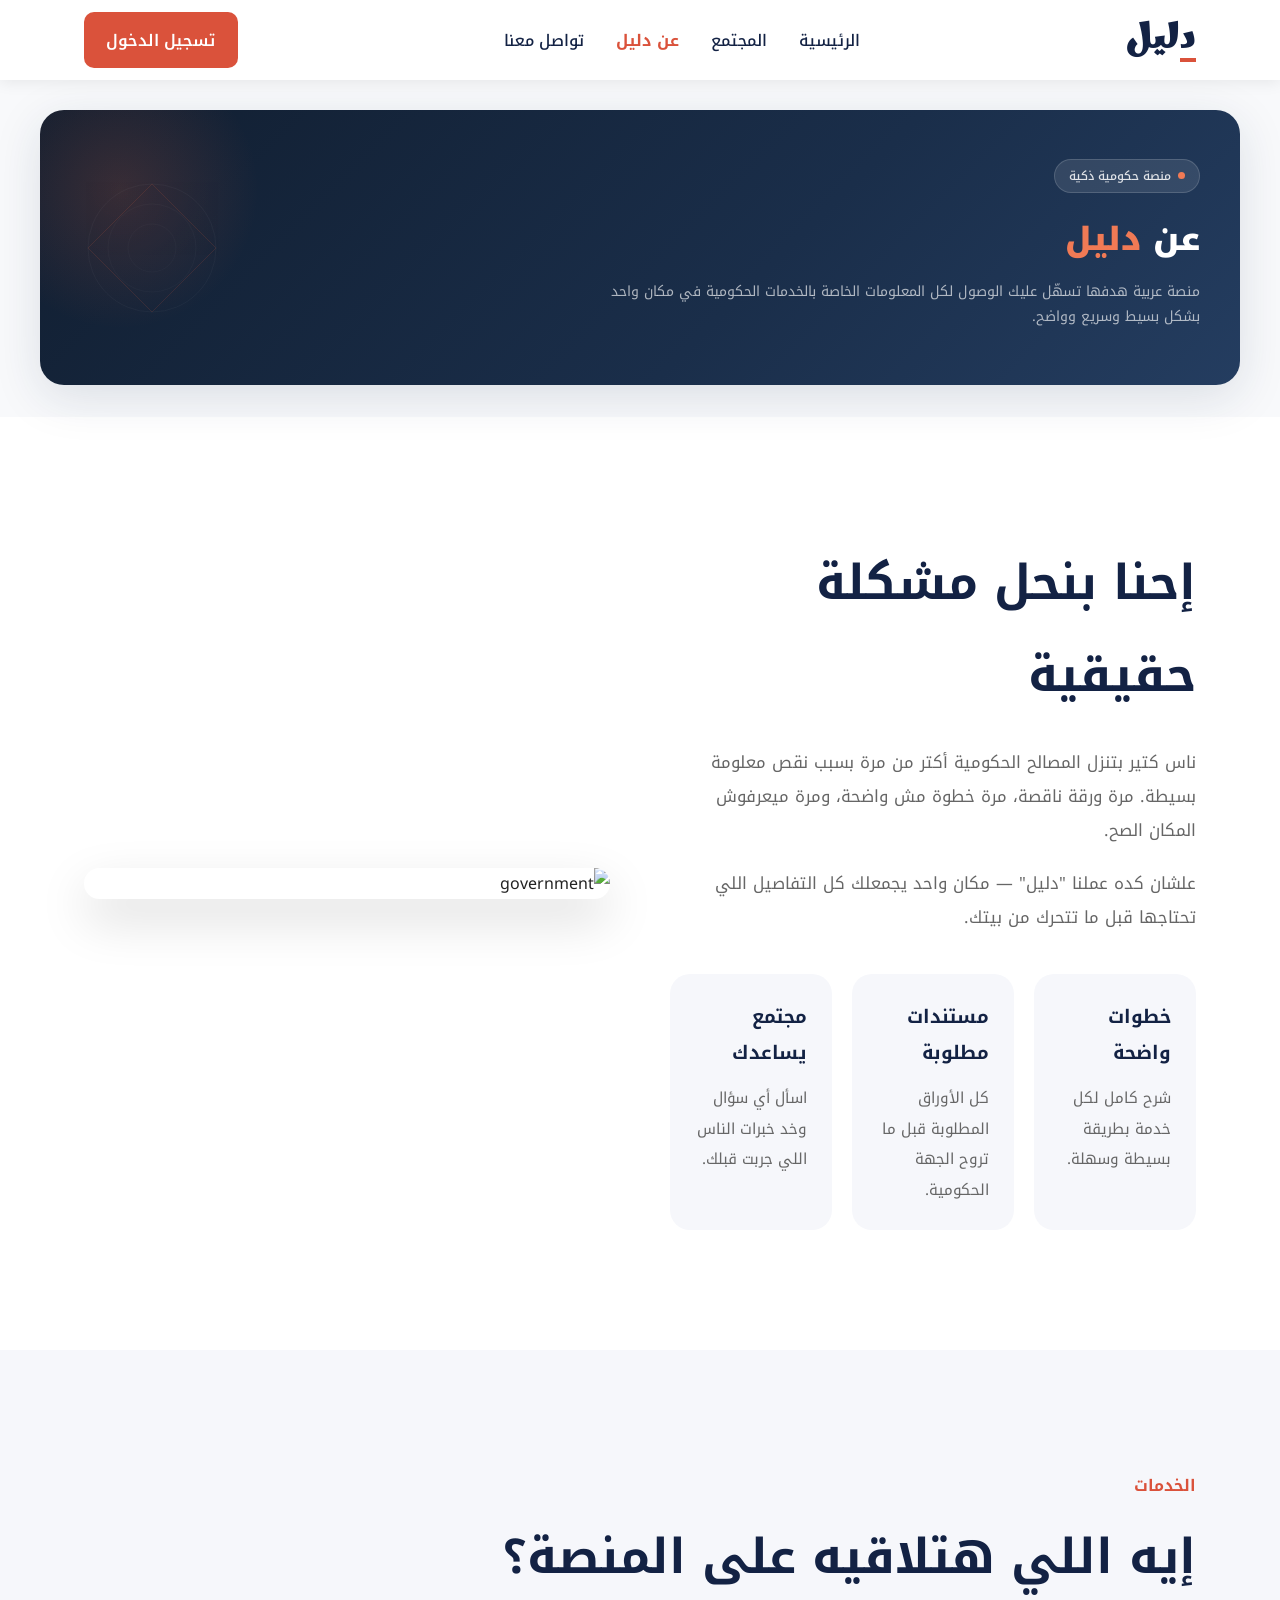
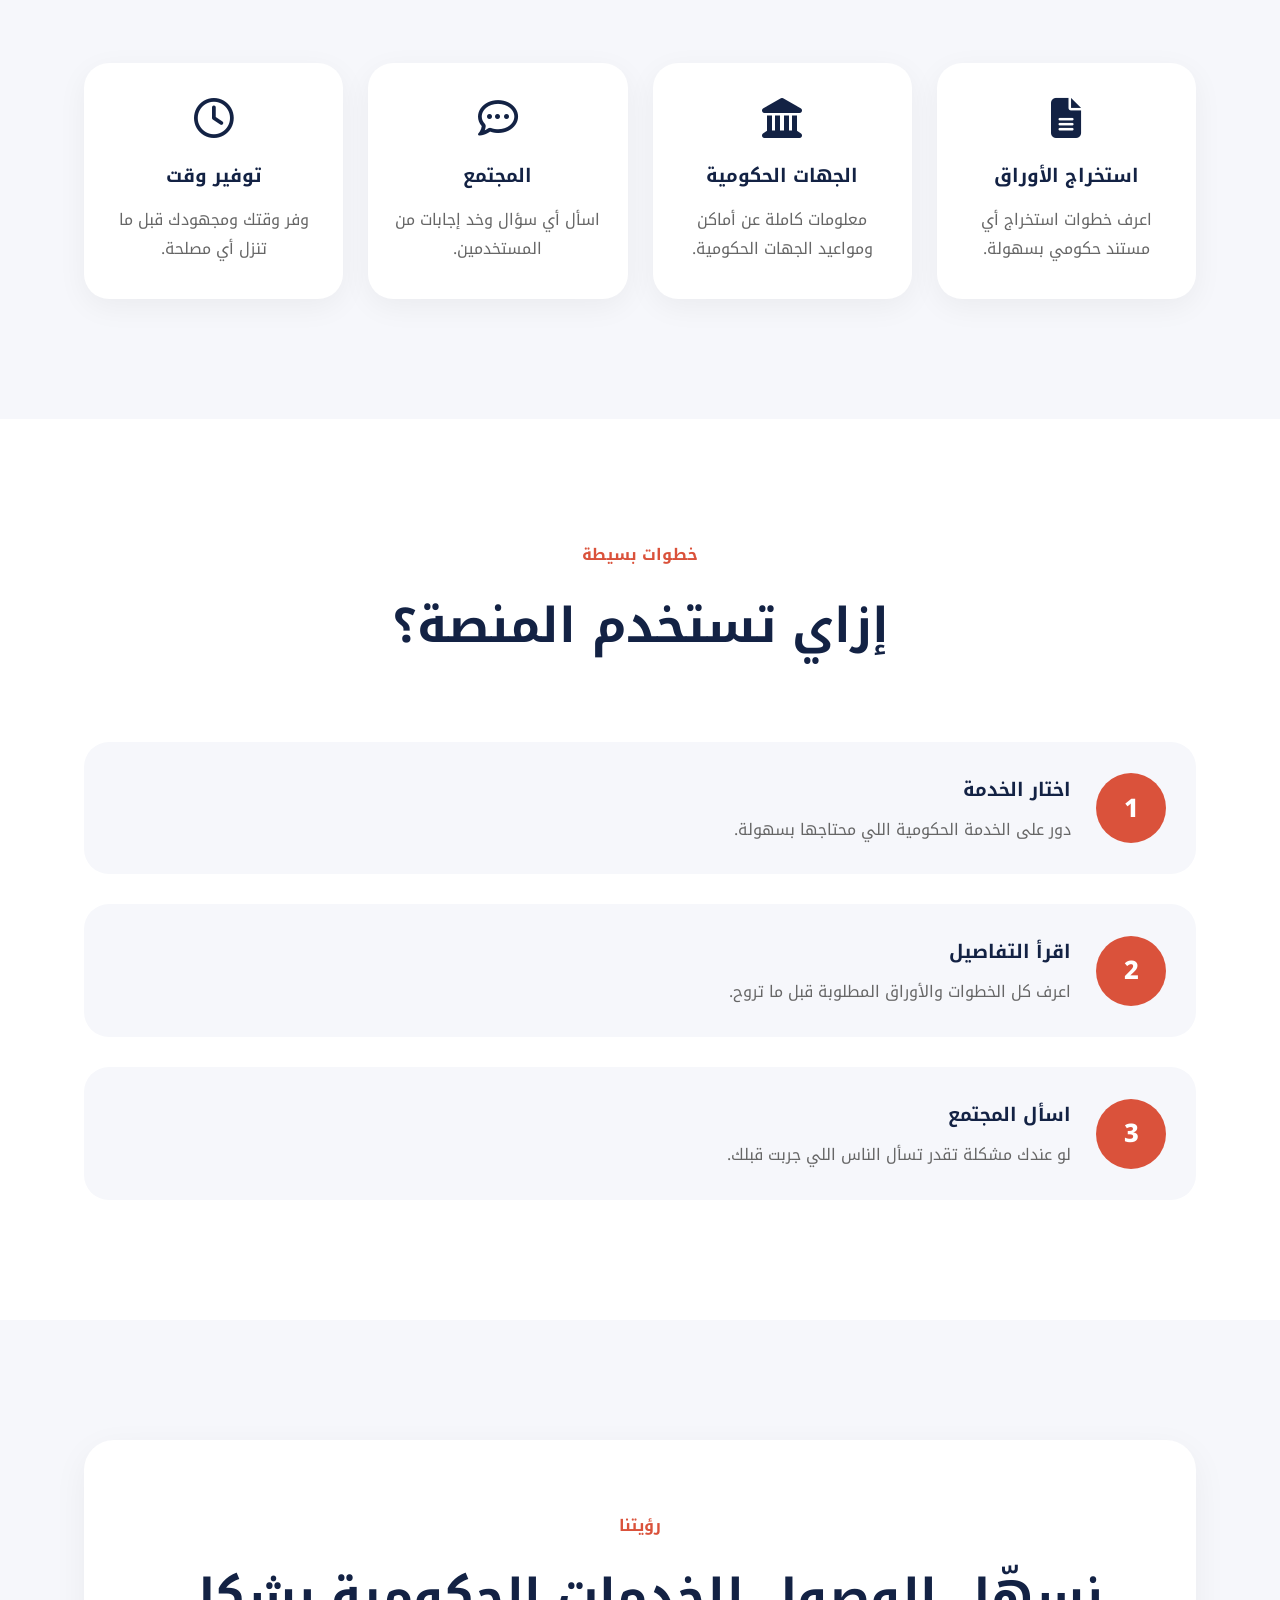
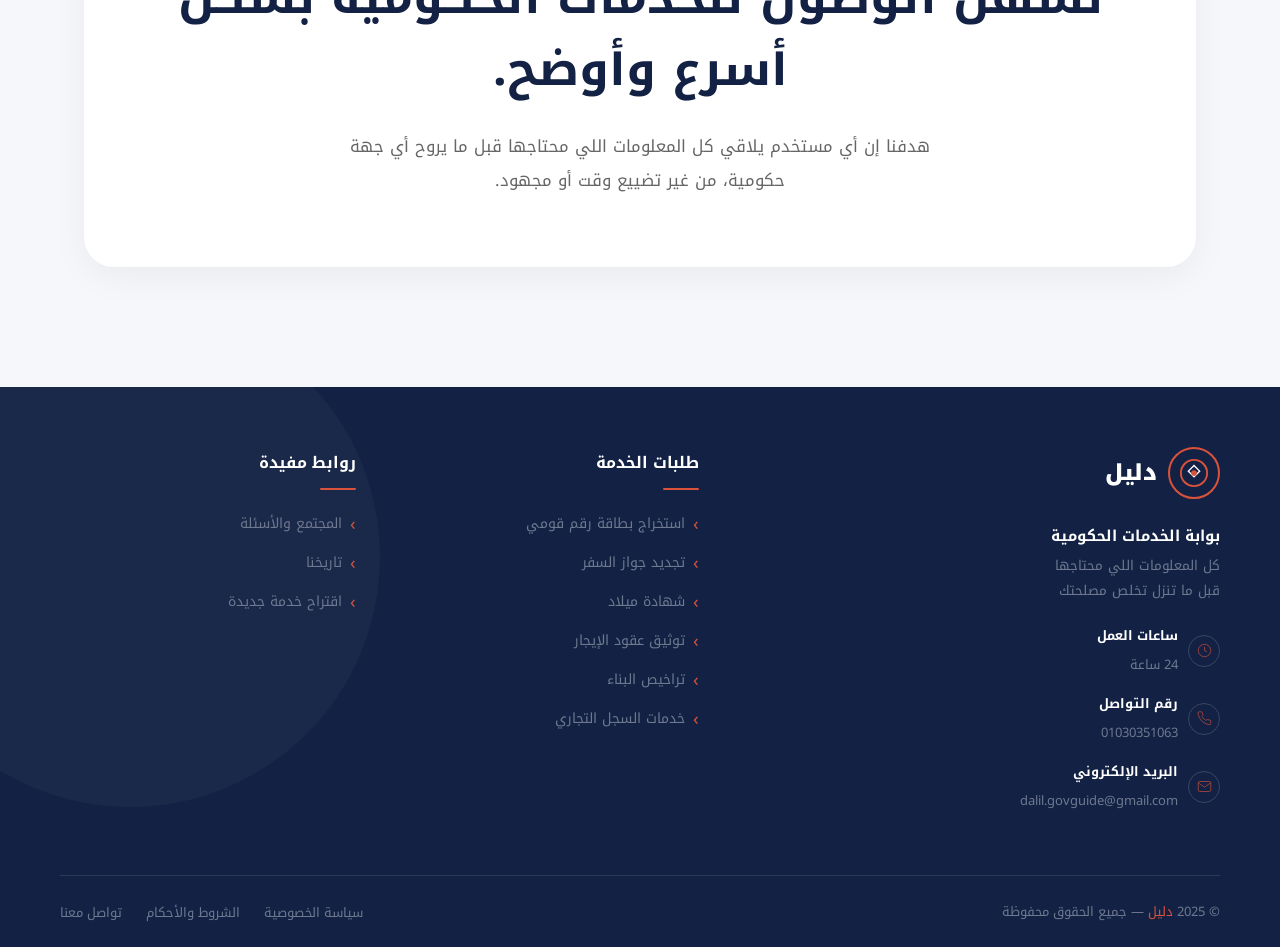
==== commit c3ca5576: "Merge branch 'main' of https://github.com/saraelkhattat29-dev/DalilApp-FrontEnd" ====
--- a/aboutUs.html
+++ b/aboutUs.html
@@ -182,22 +182,7 @@
     </section>
 
     <!-- Stats -->
-    <section class="stats-section">
-        <div class="container stats-grid">
-            <div class="stat-box">
-                <h2>120+</h2>
-                <p>خدمة موثقة</p>
-            </div>
-            <div class="stat-box">
-                <h2>300+</h2>
-                <p>جهة حكومية</p>
-            </div>
-            <div class="stat-box">
-                <h2>5000+</h2>
-                <p>مستخدم نشط</p>
-            </div>
-        </div>
-    </section>
+  
 
     <!-- Vision -->
     <section class="vision-section">
@@ -244,7 +229,7 @@
                     </div>
                     <div class="info">
                         <strong>ساعات العمل</strong>
-                        <span>السبت – الخميس: 8:00 ص – 3:00 م</span>
+                        <span>24 ساعة</span>
                     </div>
                 </div>
                 <div class="footer-contact-item">
@@ -255,8 +240,8 @@
                         </svg>
                     </div>
                     <div class="info">
-                        <strong>الخط الساخن</strong>
-                        <span>16000</span>
+                        <strong>رقم التواصل</strong>
+                        <span>01030351063</span>
                     </div>
                 </div>
                 <div class="footer-contact-item">
@@ -268,7 +253,7 @@
                     </div>
                     <div class="info">
                         <strong>البريد الإلكتروني</strong>
-                        <span>info@daleel-maslaha.gov.eg</span>
+                        <span>dalil.govguide@gmail.com</span>
                     </div>
                 </div>
             </div>
@@ -290,10 +275,8 @@
                 <ul>
                     <li><a href="#">المجتمع والأسئلة</a></li>
                     <li><a href="#">تاريخنا</a></li>
-                    <li><a href="#">التوثيق</a></li>
                     <li><a href="#">اقتراح خدمة جديدة</a></li>
-                    <li><a href="#">معرض الصور</a></li>
-                    <li><a href="#">أقسام الموقع</a></li>
+                    
                 </ul>
             </div>
         </div>
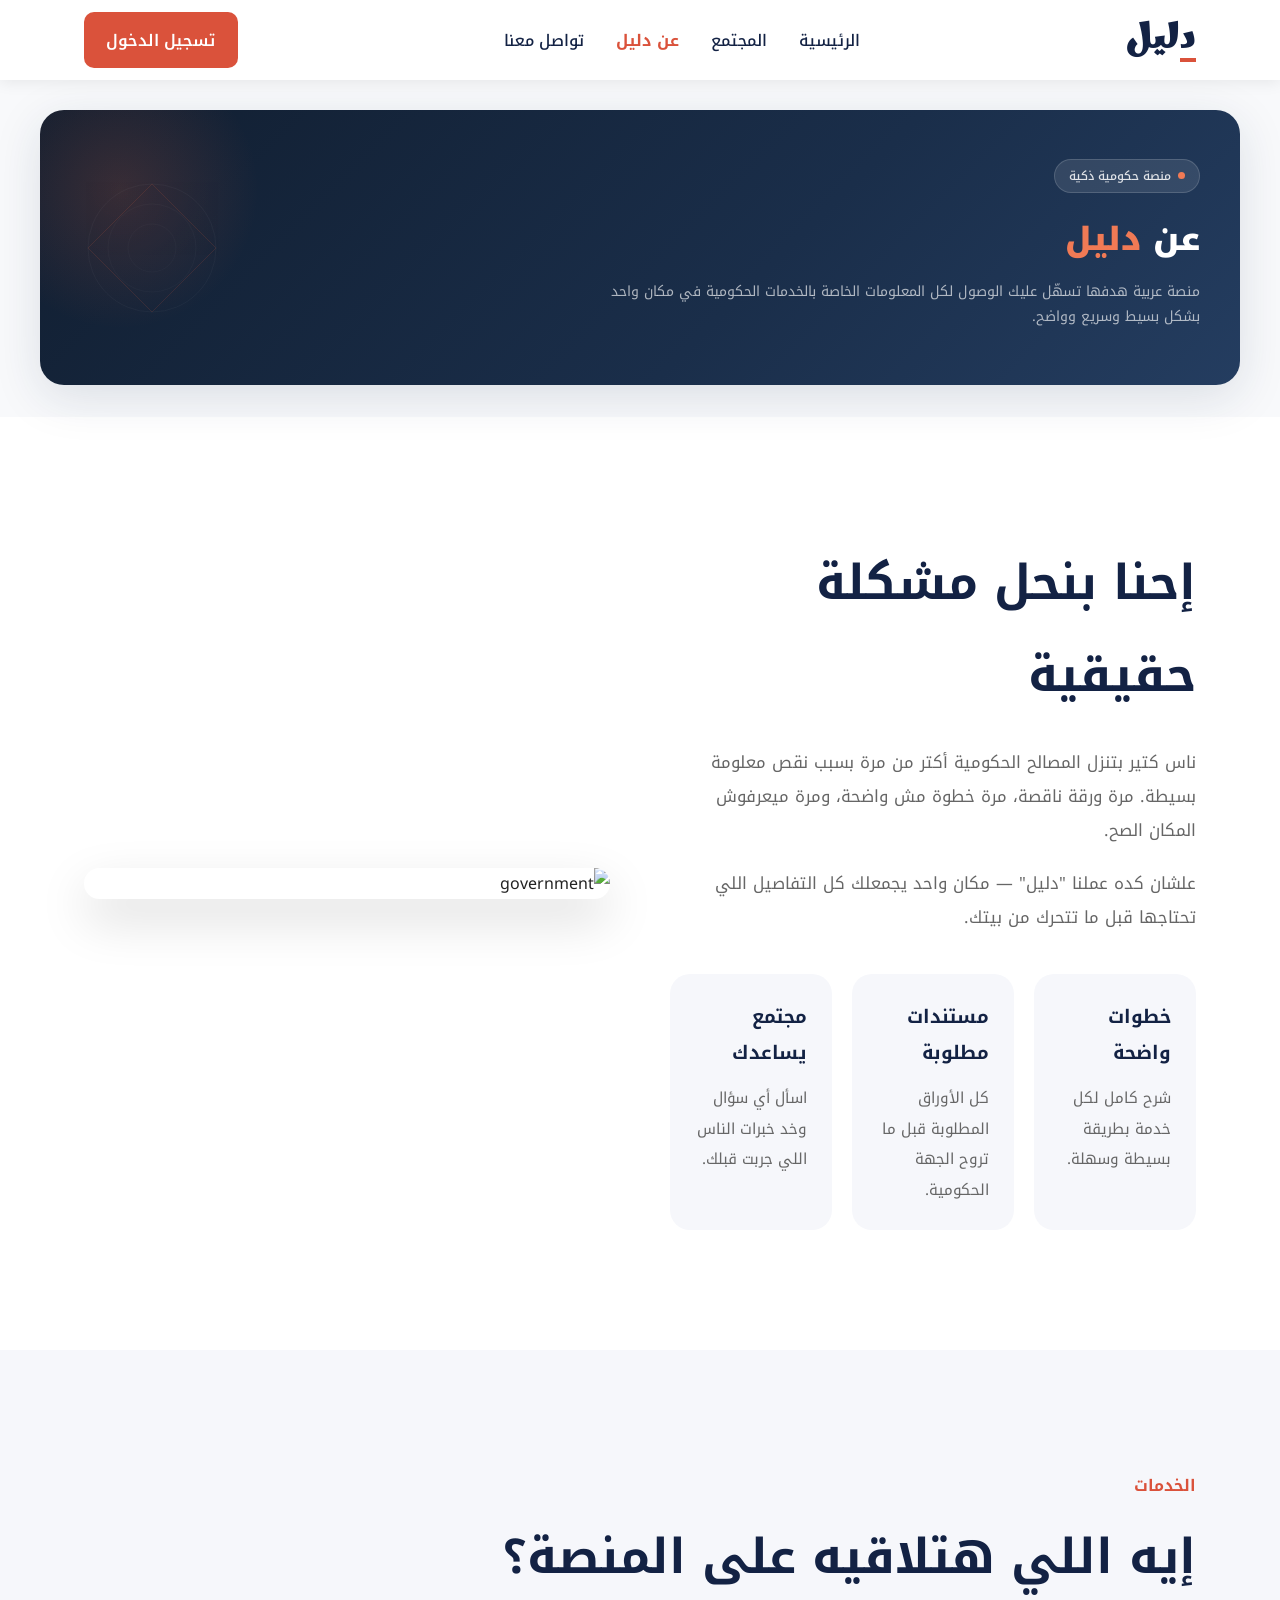
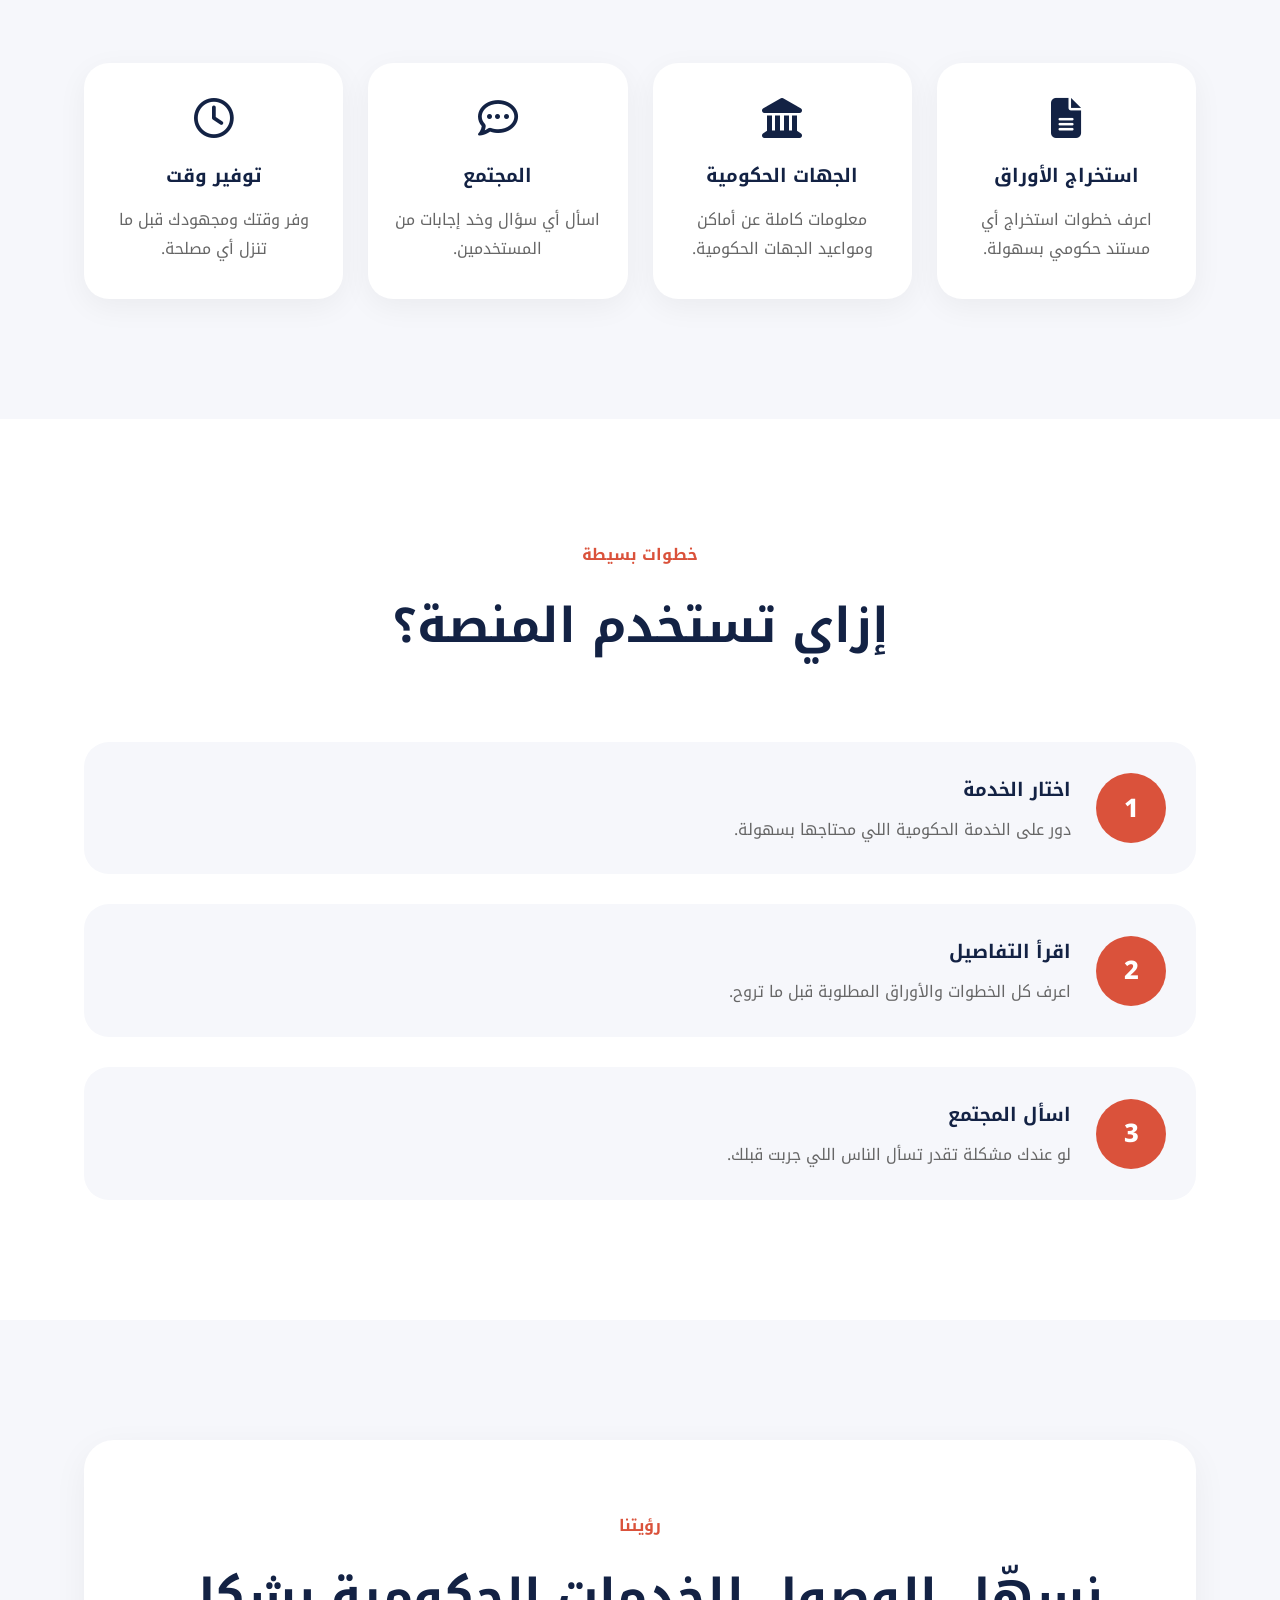
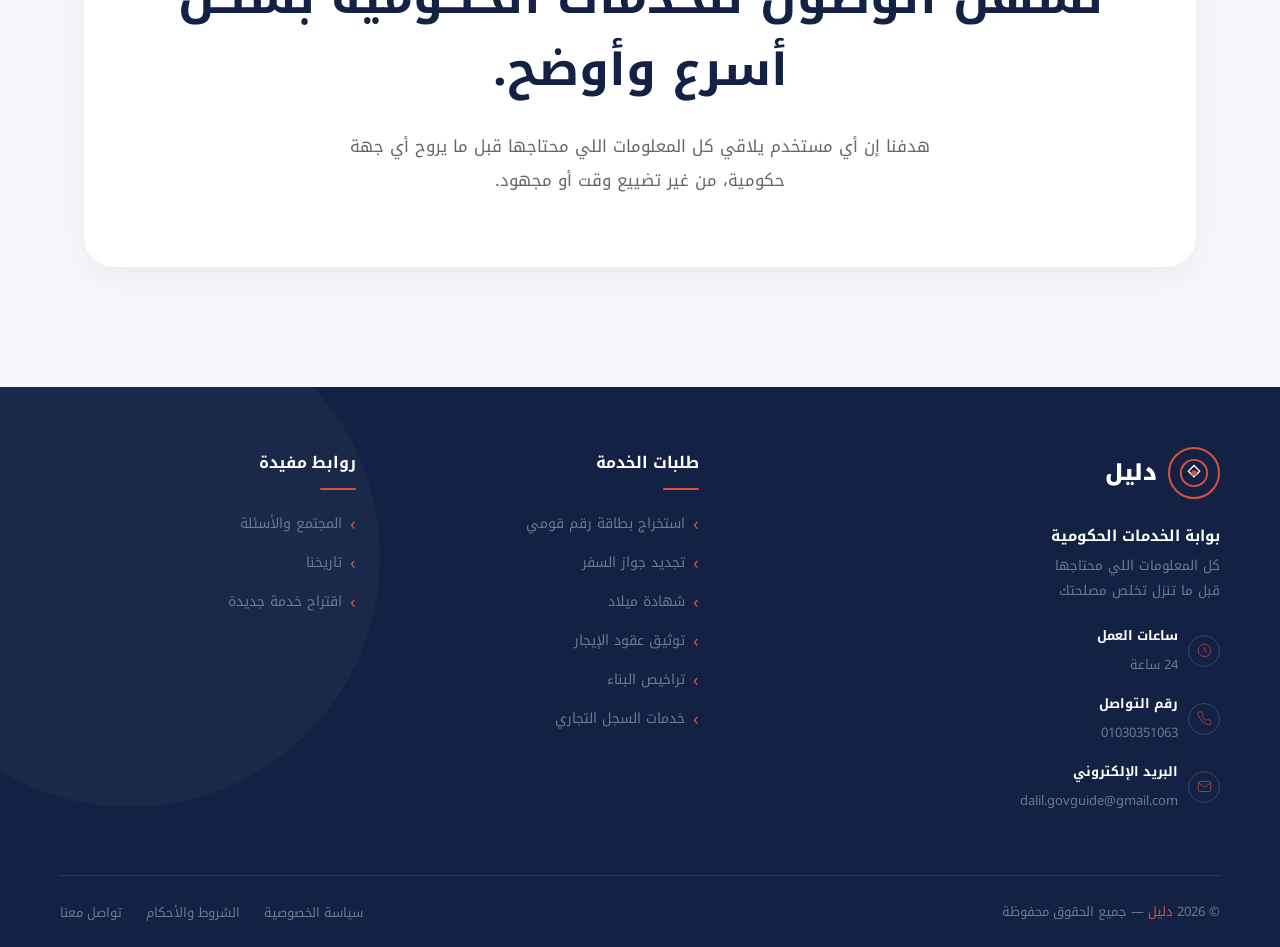
==== commit d86af029: "ششششششششششش" ====
--- a/aboutUs.html
+++ b/aboutUs.html
@@ -282,7 +282,7 @@
         </div>
 
         <div class="footer-bottom">
-            <p>© 2025 <span>دليل </span> — جميع الحقوق محفوظة</p>
+            <p>© 2026 <span>دليل </span> — جميع الحقوق محفوظة</p>
             <ul class="footer-bottom-links">
                 <li><a href="#">سياسة الخصوصية</a></li>
                 <li><a href="#">الشروط والأحكام</a></li>
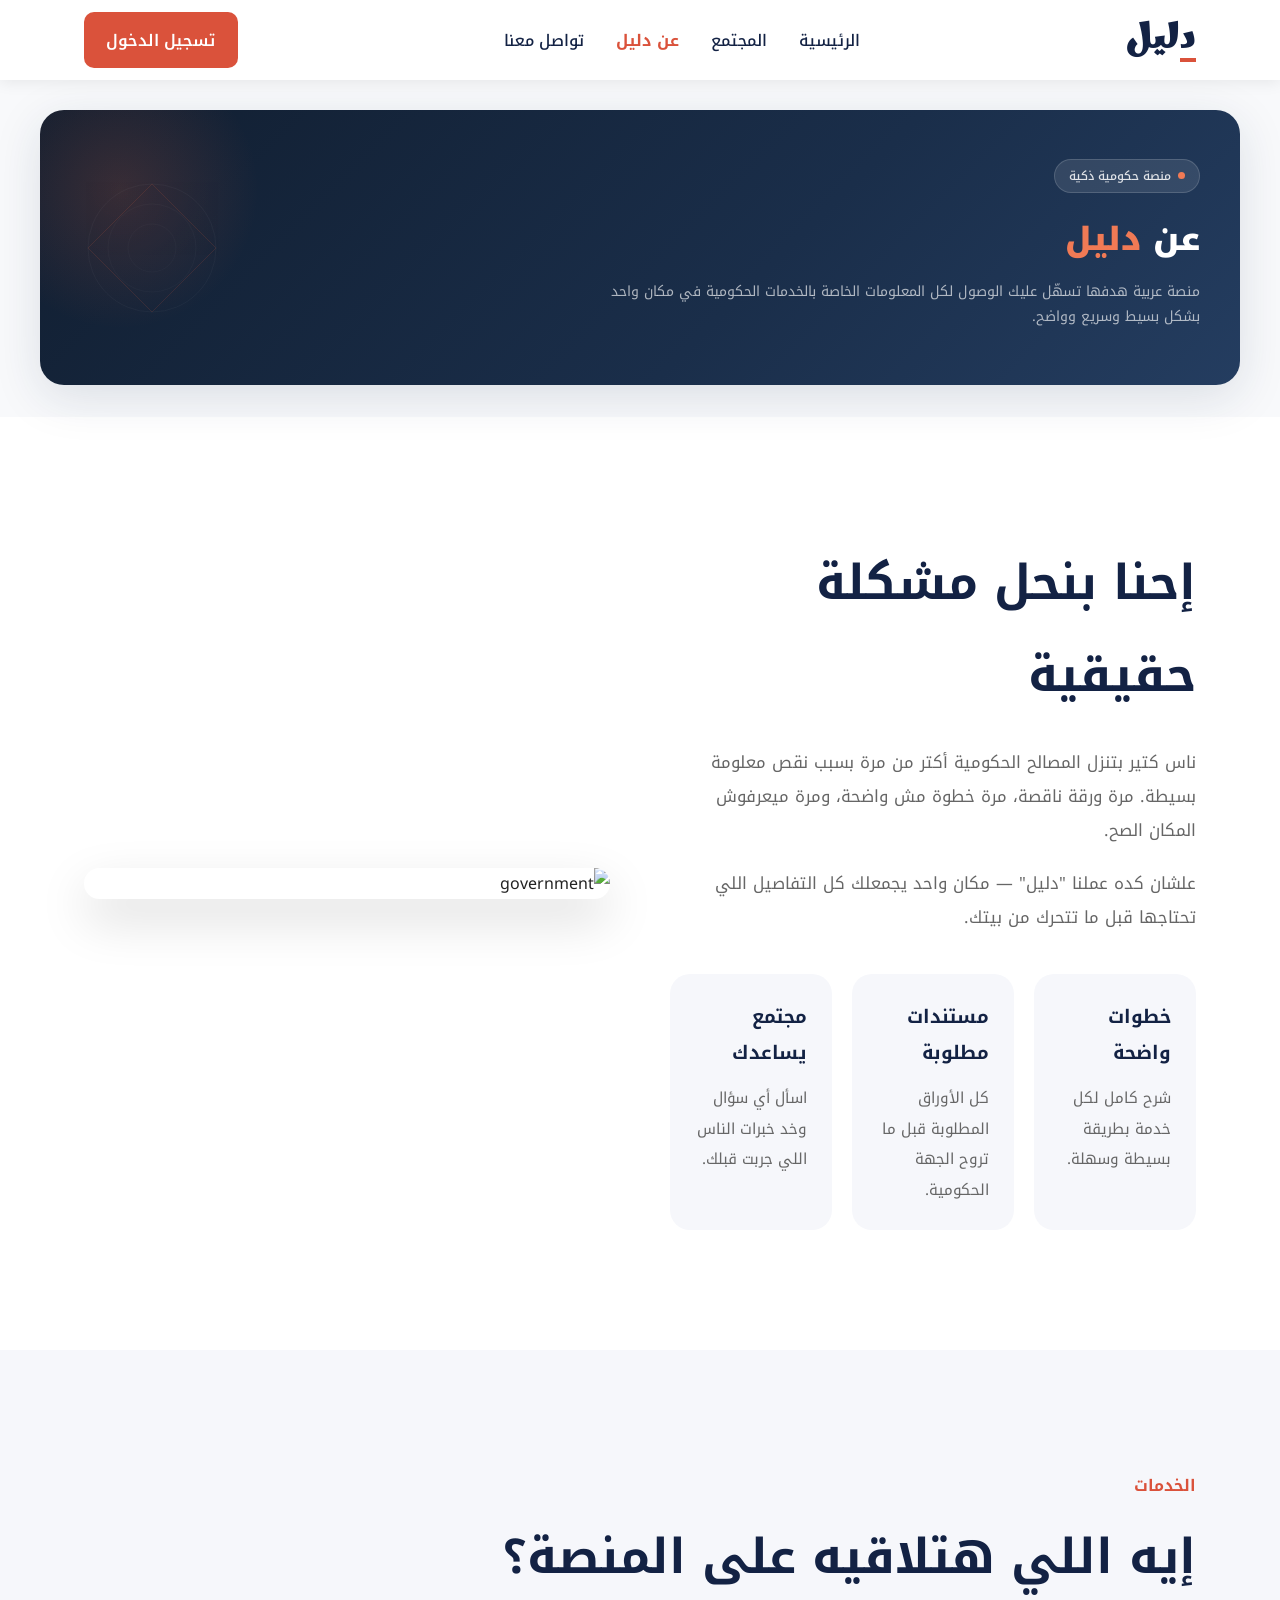
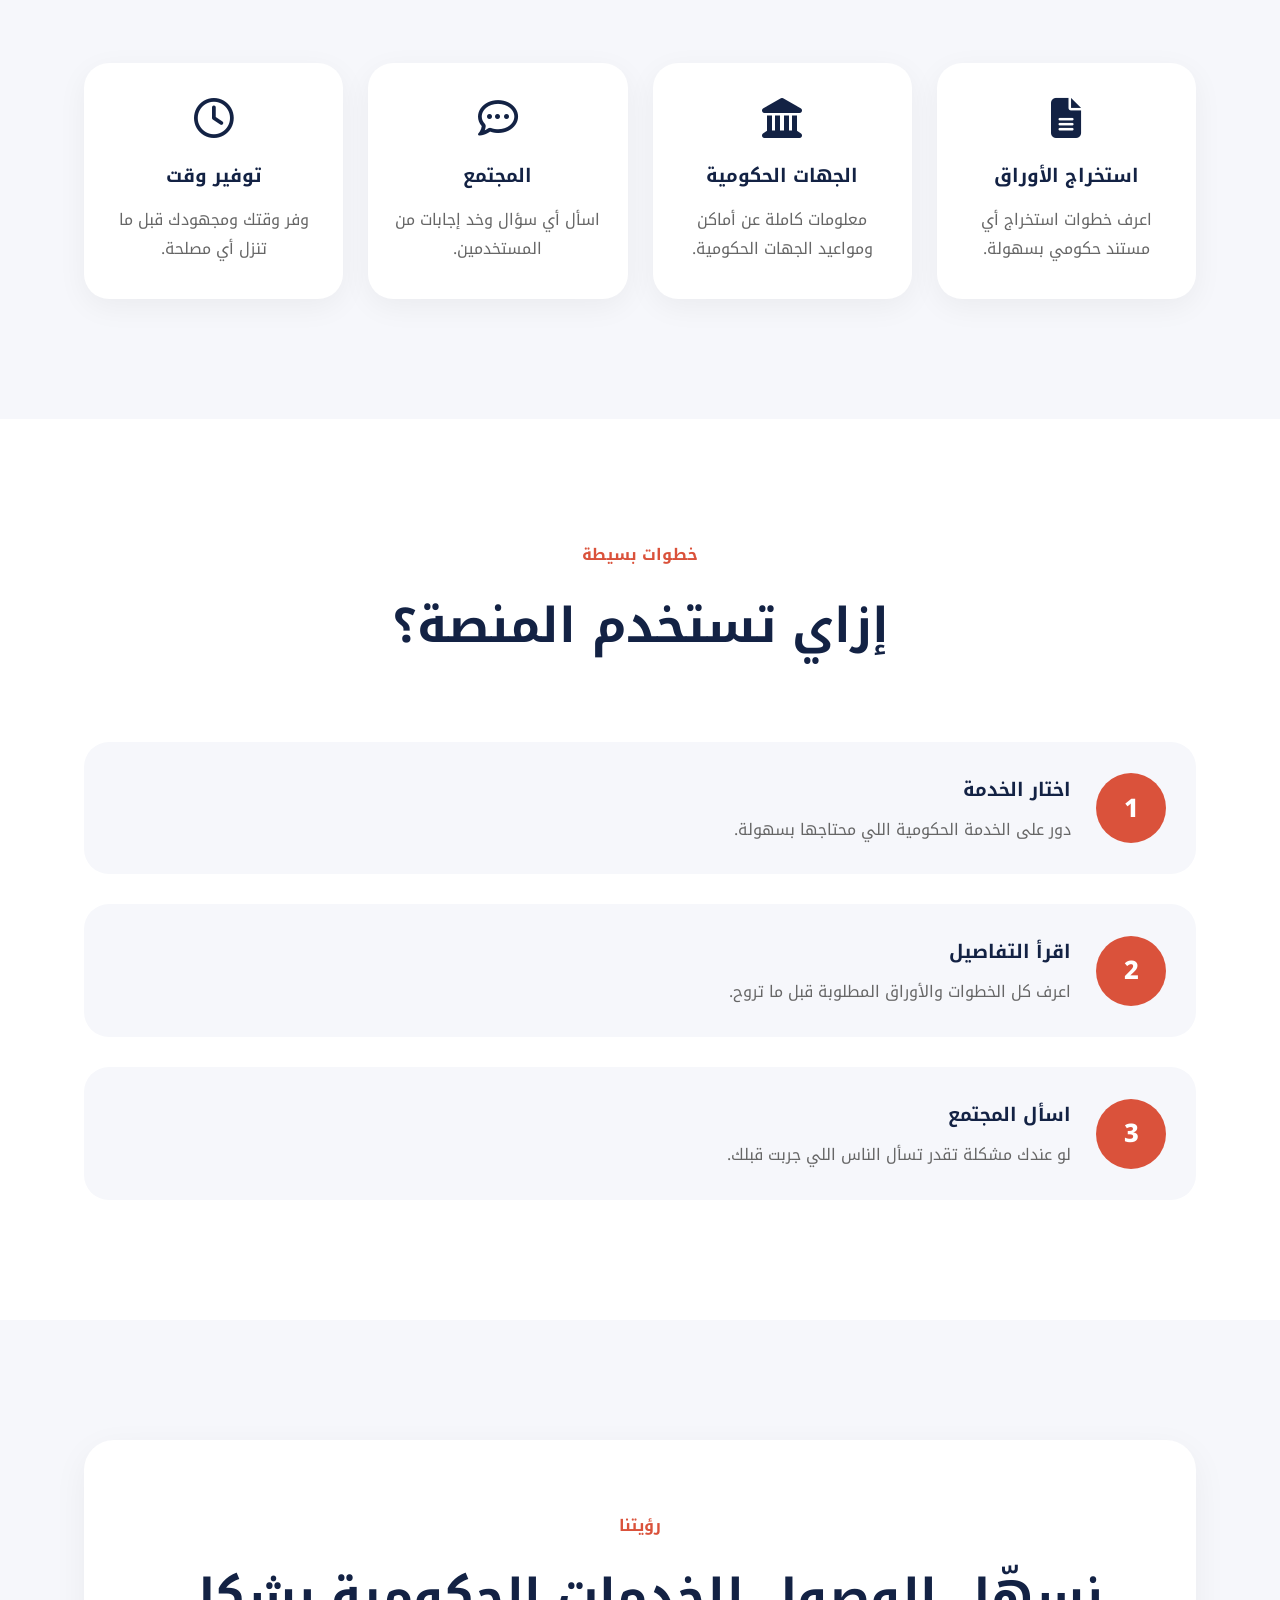
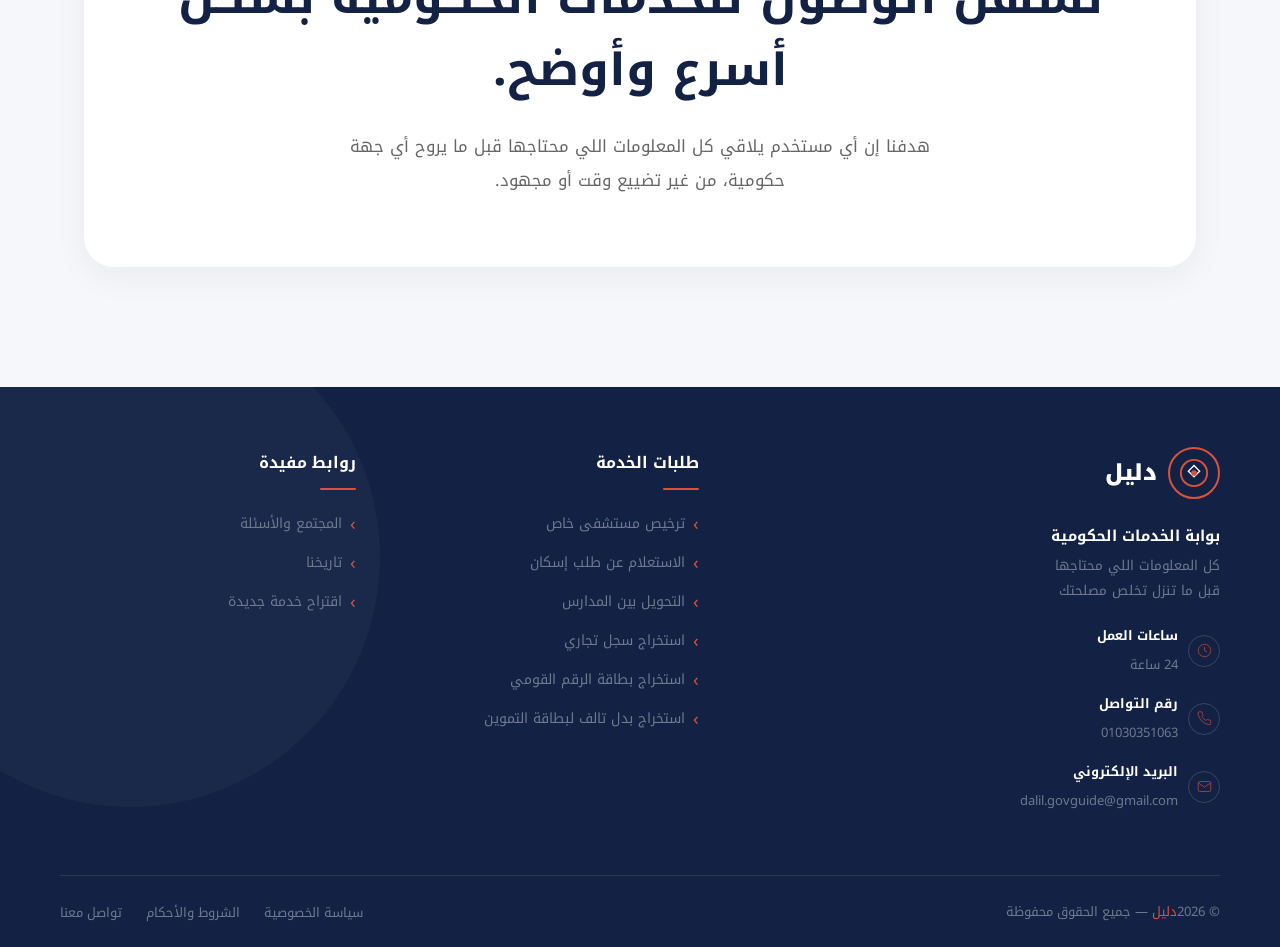
==== commit e352eeb8: "links in footer" ====
--- a/aboutUs.html
+++ b/aboutUs.html
@@ -182,7 +182,7 @@
     </section>
 
     <!-- Stats -->
-  
+
 
     <!-- Vision -->
     <section class="vision-section">
@@ -261,32 +261,33 @@
             <div class="footer-col">
                 <h4>طلبات الخدمة</h4>
                 <ul>
-                    <li><a href="#">استخراج بطاقة رقم قومي</a></li>
-                    <li><a href="#">تجديد جواز السفر</a></li>
-                    <li><a href="#">شهادة ميلاد</a></li>
-                    <li><a href="#">توثيق عقود الإيجار</a></li>
-                    <li><a href="#">تراخيص البناء</a></li>
-                    <li><a href="#">خدمات السجل التجاري</a></li>
+                    <li><a href="servicePage.html?id=16">ترخيص مستشفى خاص</a></li>
+                    <li><a href="servicePage.html?id=33">الاستعلام عن طلب إسكان</a></li>
+                    <li><a href="servicePage.html?id=14">التحويل بين المدارس</a></li>
+                    <li><a href="servicePage.html?id=10">استخراج سجل تجاري</a></li>
+                    <li><a href="servicePage.html?id=5">استخراج بطاقة الرقم القومي</a></li>
+                    <li><a href="servicePage.html?id=29">استخراج بدل تالف لبطاقة التموين</a></li>
                 </ul>
             </div>
 
             <div class="footer-col">
                 <h4>روابط مفيدة</h4>
                 <ul>
-                    <li><a href="#">المجتمع والأسئلة</a></li>
-                    <li><a href="#">تاريخنا</a></li>
-                    <li><a href="#">اقتراح خدمة جديدة</a></li>
-                    
+                    <li><a href="community.html">المجتمع والأسئلة</a></li>
+                    <li><a href="aboutUs.html">تاريخنا</a></li>
+
+                    <li><a href="suggestService.html">اقتراح خدمة جديدة</a></li>
+
                 </ul>
             </div>
         </div>
 
         <div class="footer-bottom">
-            <p>© 2026 <span>دليل </span> — جميع الحقوق محفوظة</p>
+            <p>© 2026<span>دليل </span> — جميع الحقوق محفوظة</p>
             <ul class="footer-bottom-links">
                 <li><a href="#">سياسة الخصوصية</a></li>
                 <li><a href="#">الشروط والأحكام</a></li>
-                <li><a href="#">تواصل معنا</a></li>
+                <li><a href="contact.html">تواصل معنا</a></li>
             </ul>
         </div>
     </footer>
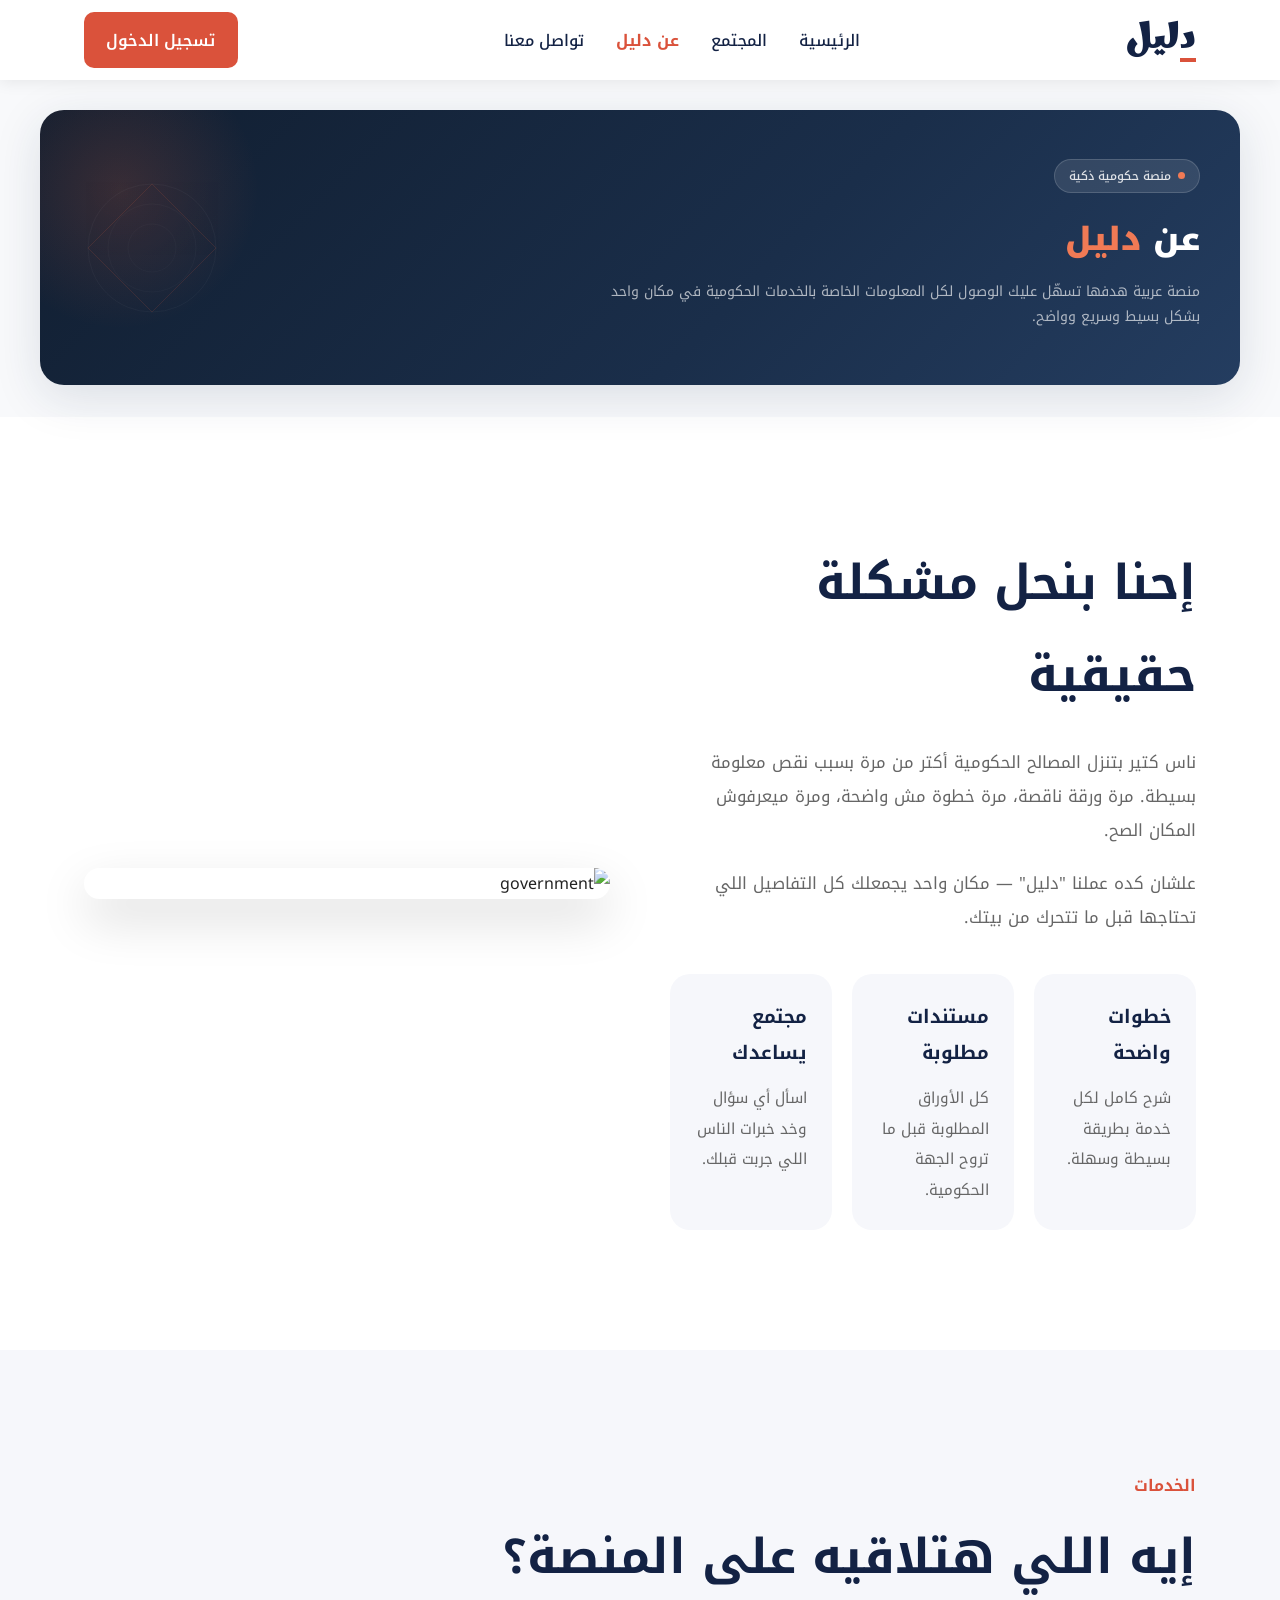
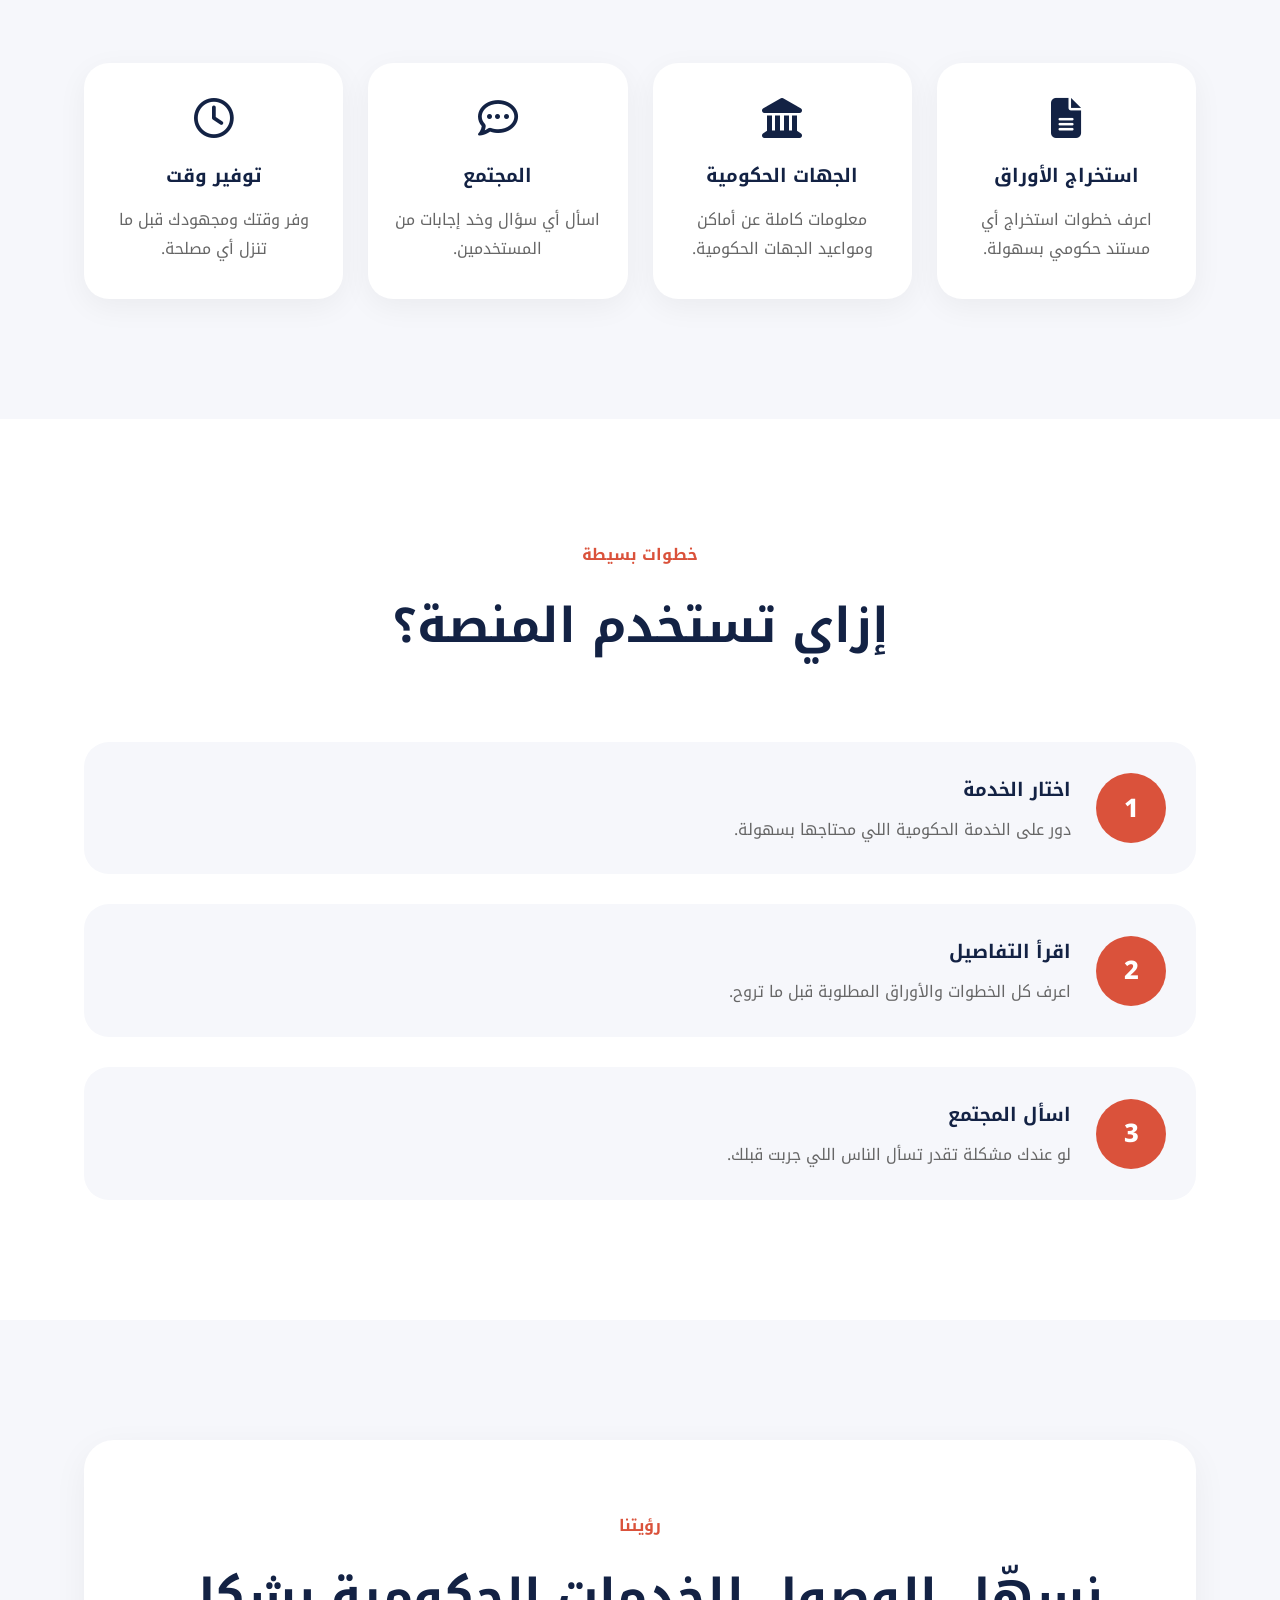
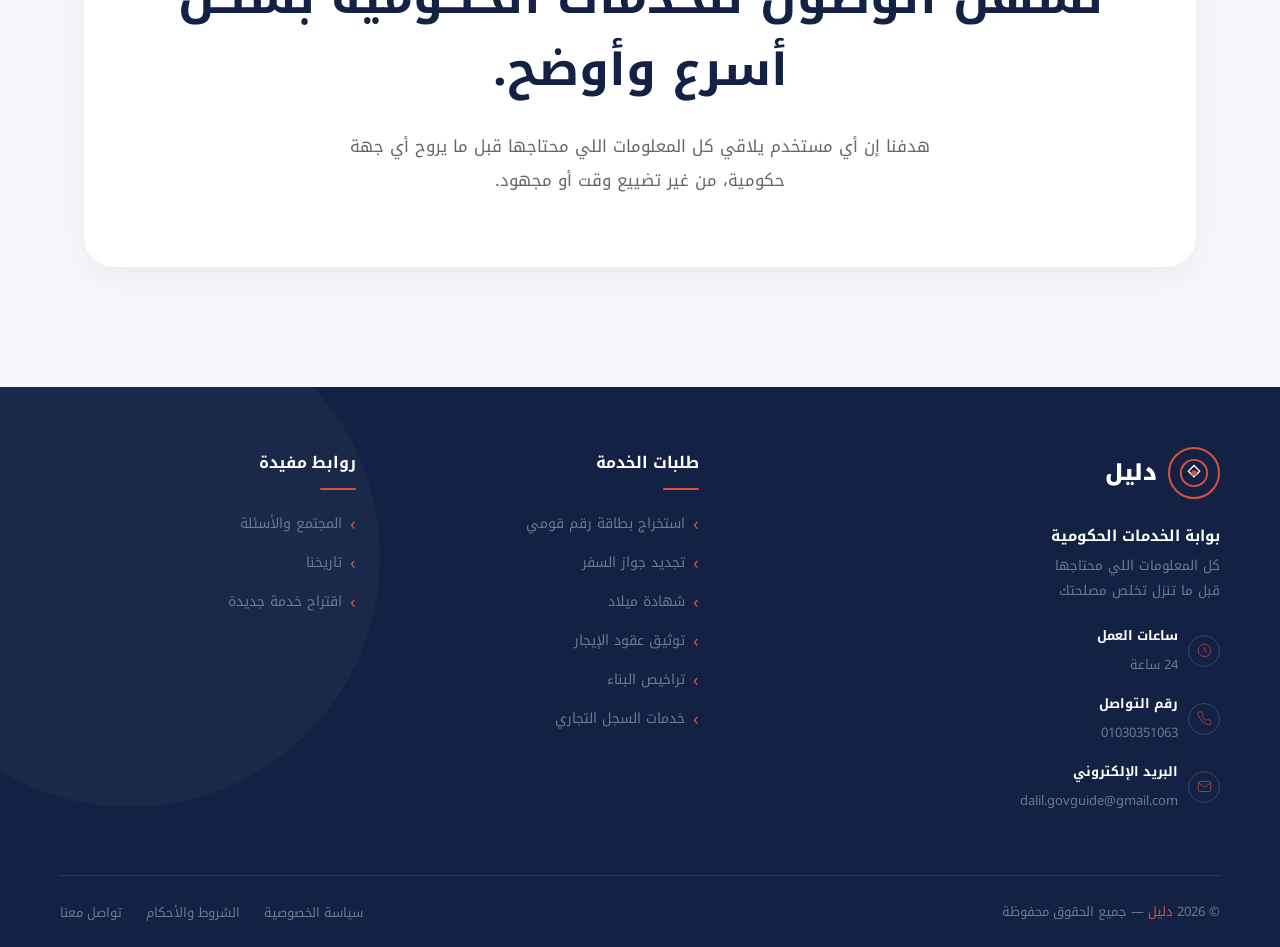
==== commit 3c4ef5ff: "Accept incoming changes" ====
--- a/aboutUs.html
+++ b/aboutUs.html
@@ -182,7 +182,7 @@
     </section>
 
     <!-- Stats -->
-
+  
 
     <!-- Vision -->
     <section class="vision-section">
@@ -261,33 +261,32 @@
             <div class="footer-col">
                 <h4>طلبات الخدمة</h4>
                 <ul>
-                    <li><a href="servicePage.html?id=16">ترخيص مستشفى خاص</a></li>
-                    <li><a href="servicePage.html?id=33">الاستعلام عن طلب إسكان</a></li>
-                    <li><a href="servicePage.html?id=14">التحويل بين المدارس</a></li>
-                    <li><a href="servicePage.html?id=10">استخراج سجل تجاري</a></li>
-                    <li><a href="servicePage.html?id=5">استخراج بطاقة الرقم القومي</a></li>
-                    <li><a href="servicePage.html?id=29">استخراج بدل تالف لبطاقة التموين</a></li>
+                    <li><a href="#">استخراج بطاقة رقم قومي</a></li>
+                    <li><a href="#">تجديد جواز السفر</a></li>
+                    <li><a href="#">شهادة ميلاد</a></li>
+                    <li><a href="#">توثيق عقود الإيجار</a></li>
+                    <li><a href="#">تراخيص البناء</a></li>
+                    <li><a href="#">خدمات السجل التجاري</a></li>
                 </ul>
             </div>
 
             <div class="footer-col">
                 <h4>روابط مفيدة</h4>
                 <ul>
-                    <li><a href="community.html">المجتمع والأسئلة</a></li>
-                    <li><a href="aboutUs.html">تاريخنا</a></li>
-
-                    <li><a href="suggestService.html">اقتراح خدمة جديدة</a></li>
-
+                    <li><a href="#">المجتمع والأسئلة</a></li>
+                    <li><a href="#">تاريخنا</a></li>
+                    <li><a href="#">اقتراح خدمة جديدة</a></li>
+                    
                 </ul>
             </div>
         </div>
 
         <div class="footer-bottom">
-            <p>© 2026<span>دليل </span> — جميع الحقوق محفوظة</p>
+            <p>© 2026 <span>دليل </span> — جميع الحقوق محفوظة</p>
             <ul class="footer-bottom-links">
                 <li><a href="#">سياسة الخصوصية</a></li>
                 <li><a href="#">الشروط والأحكام</a></li>
-                <li><a href="contact.html">تواصل معنا</a></li>
+                <li><a href="#">تواصل معنا</a></li>
             </ul>
         </div>
     </footer>
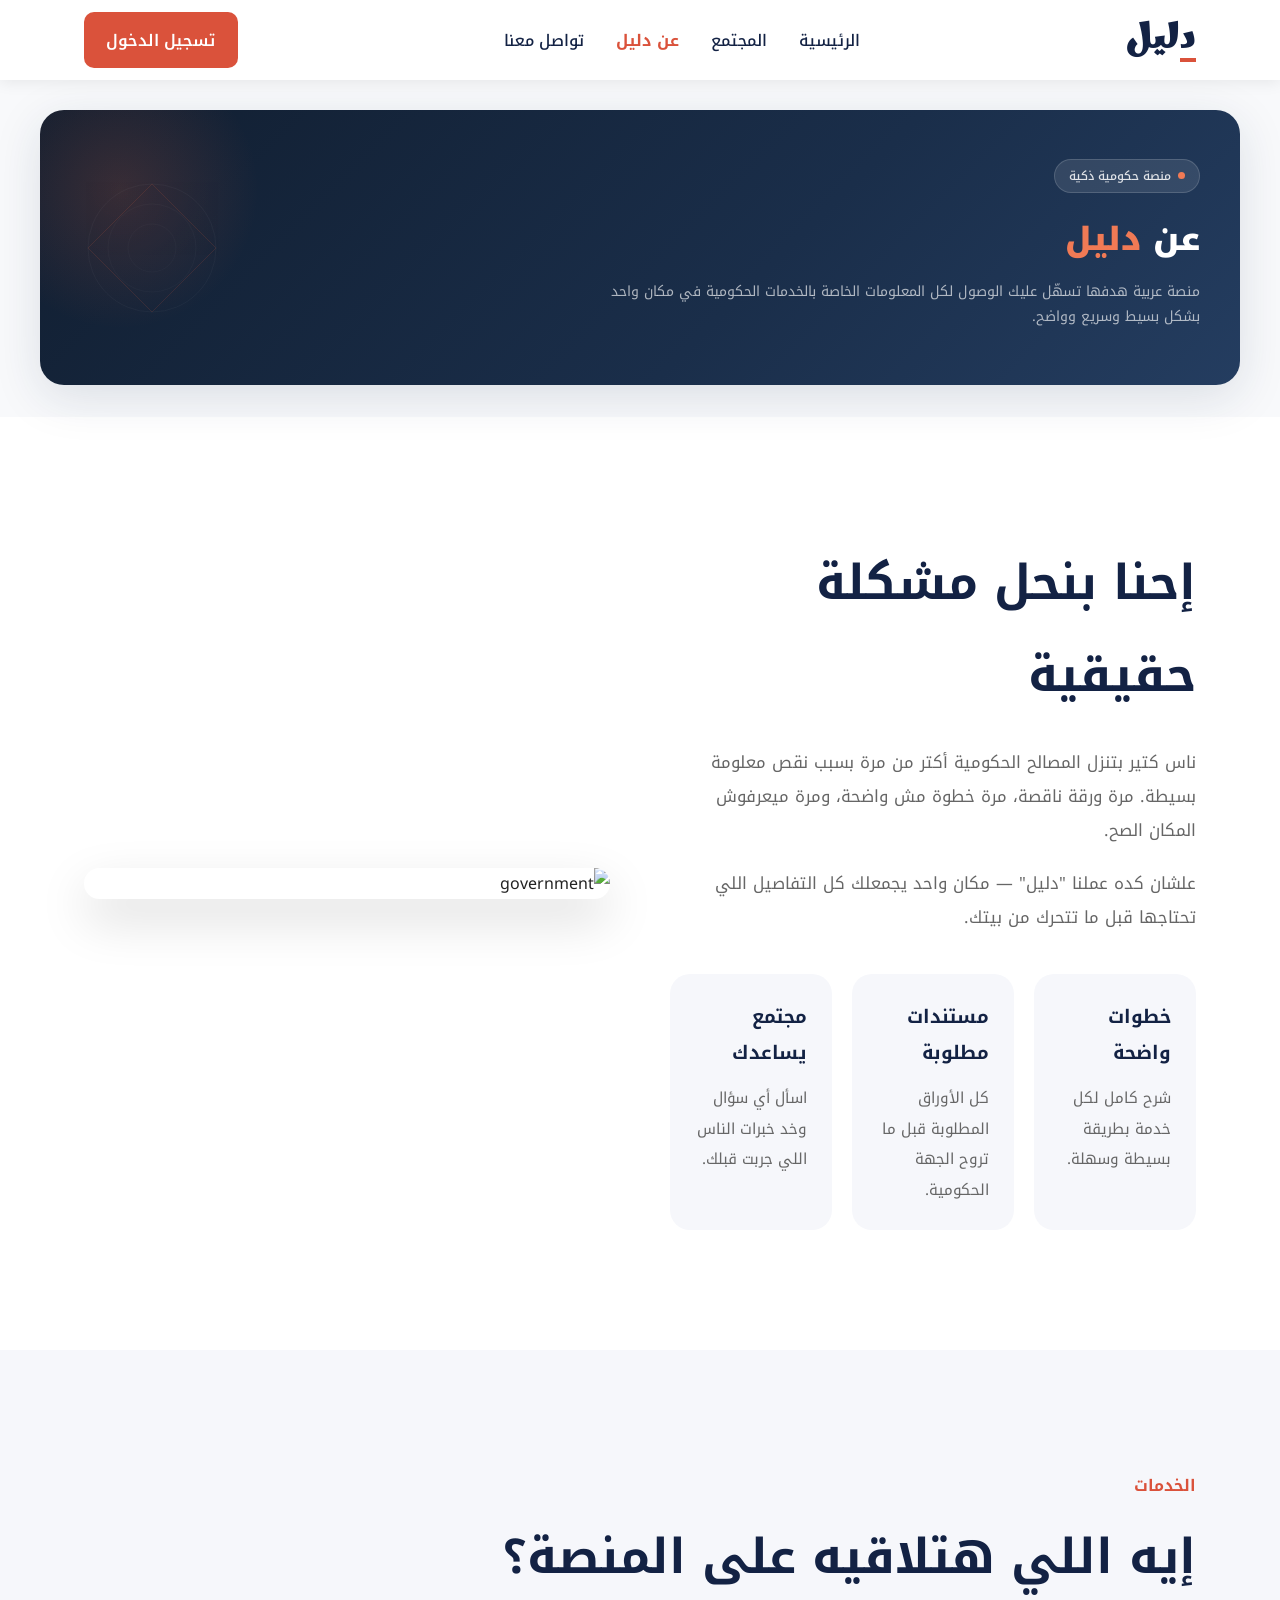
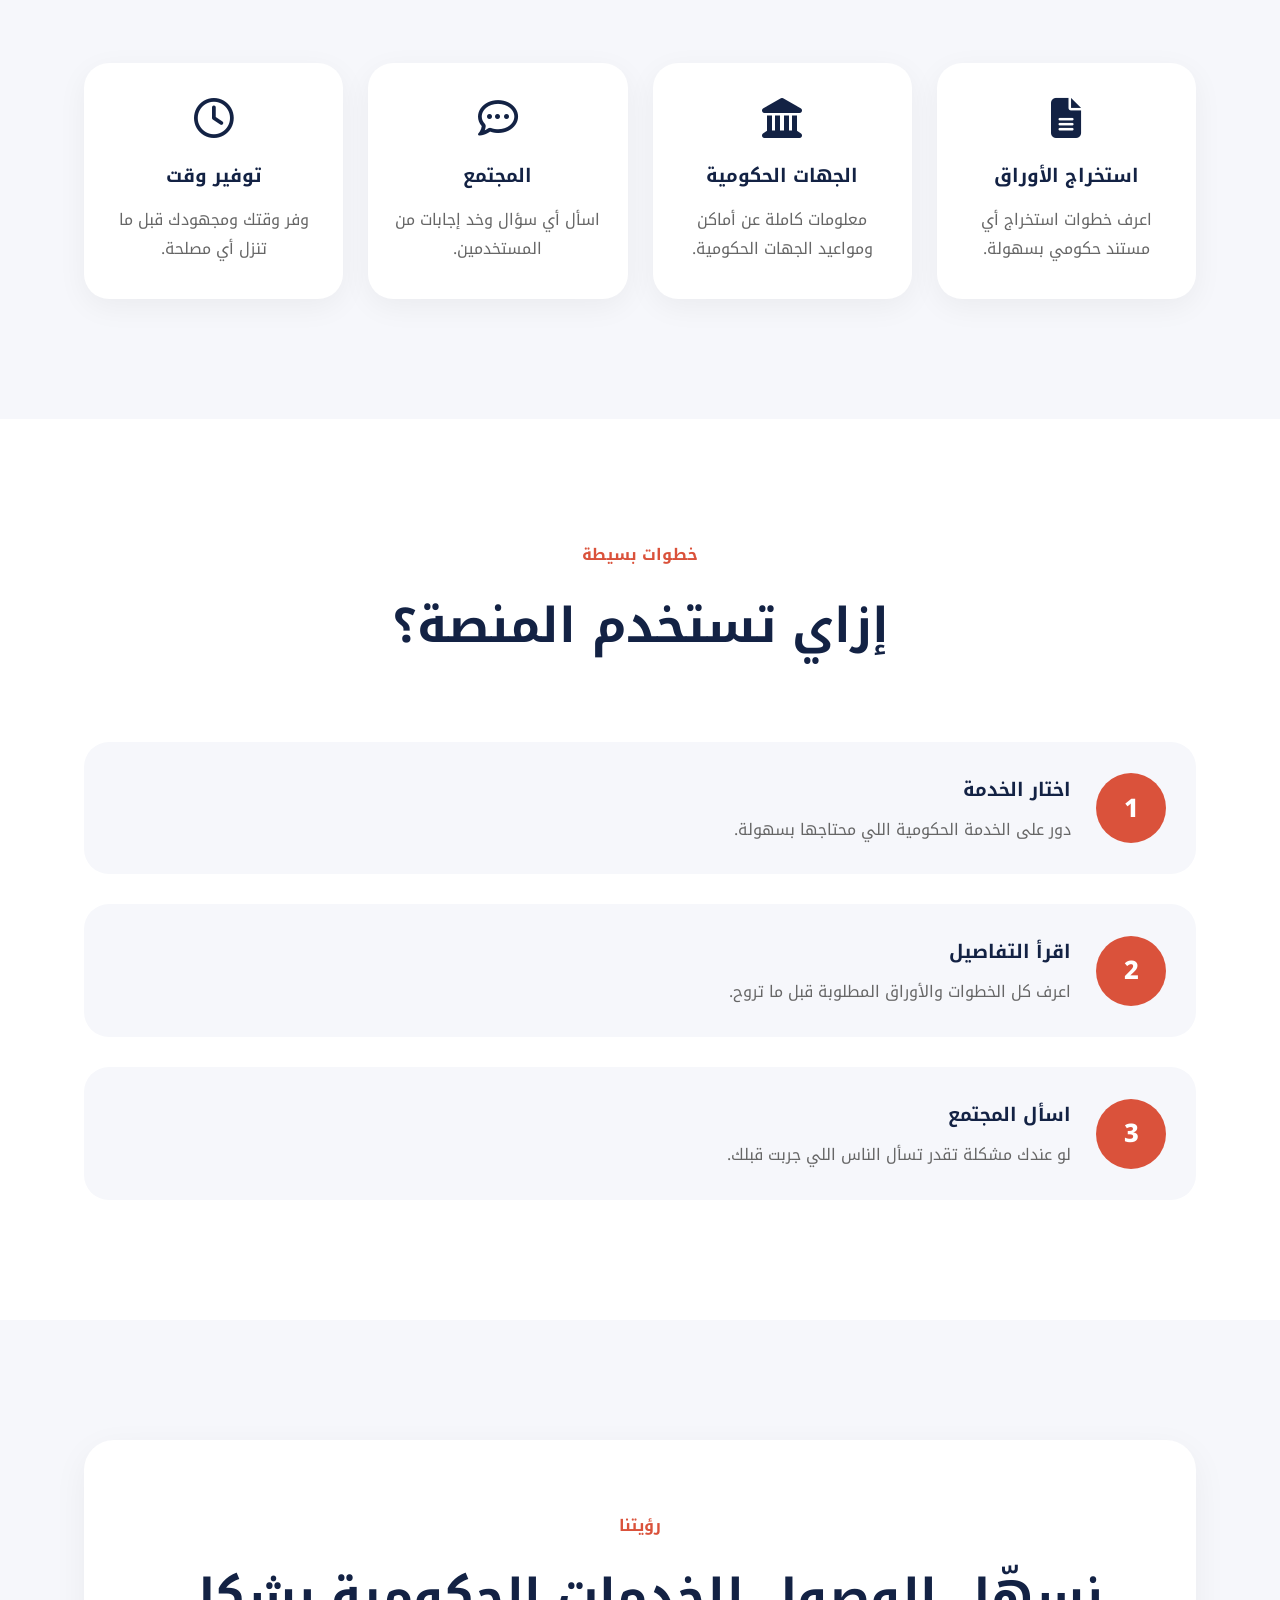
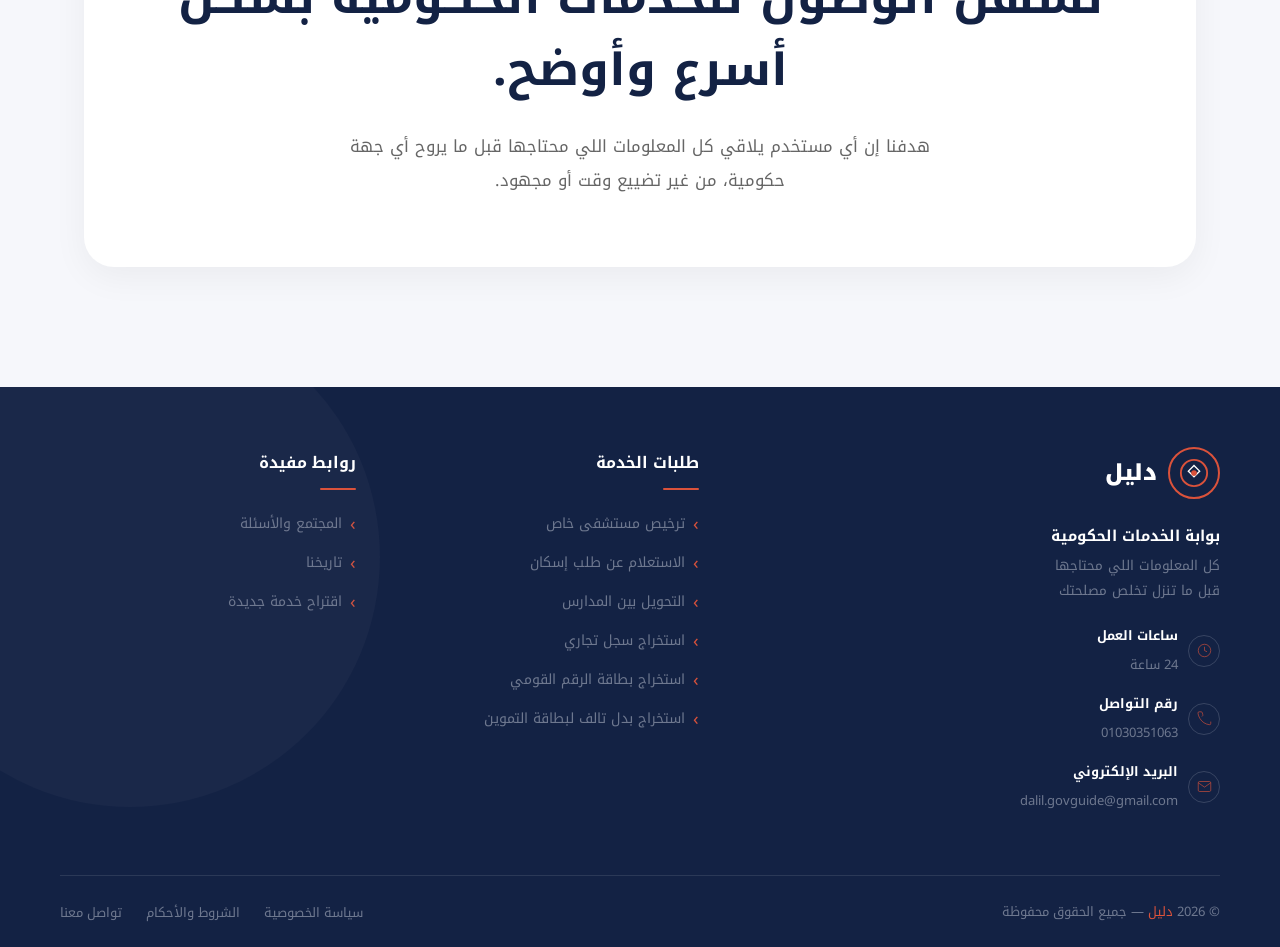
==== commit 2a4dc0ca: "links in footer" ====
--- a/aboutUs.html
+++ b/aboutUs.html
@@ -182,7 +182,7 @@
     </section>
 
     <!-- Stats -->
-  
+
 
     <!-- Vision -->
     <section class="vision-section">
@@ -236,7 +236,7 @@
                     <div class="icon-wrap">
                         <svg viewBox="0 0 24 24" fill="none">
                             <path
-                                d="M22 16.92v3a2 2 0 0 1-2.18 2 19.79 19.79 0 0 1-8.63-3.07A19.5 19.5 0 0 1 4.69 12 19.79 19.79 0 0 1 1.59 3.47 2 2 0 0 1 3.56 1.27h3a2 2 0 0 1 2 1.72c.127.96.361 1.903.7 2.81a2 2 0 0 1-.45 2.11L7.91 8.82a16 16 0 0 0 6.27 6.27l.82-.91a2 2 0 0 1 2.11-.45c.907.339 1.85.573 2.81.7A2 2 0 0 1 22 16.92z" />
+                                d="M22 16.92v3a2 2 0 0 1-2.18 2 19.79 19.79 0 0 1-8.63-3.07A19.5 19.5 0 0 1 4.69 12 19.79 19.79 0 0 1 1.59 3.47 2 2 0 0 1 3.56 1.27h3a2 2 0 0 1 2 1.72c.127.96.361 1.903.7 2.81a2 2 0 0 1-.45 2.11L7.91 8.82a16 16 0_0_0_6.27_6.27l.82-.91a2_2_0_0_1_2.11-.45c.907.339_1.85_.573_2.81_.7A2_2_0_0_1_22_16.92z" />
                         </svg>
                     </div>
                     <div class="info">
@@ -257,36 +257,35 @@
                     </div>
                 </div>
             </div>
-
             <div class="footer-col">
                 <h4>طلبات الخدمة</h4>
                 <ul>
-                    <li><a href="#">استخراج بطاقة رقم قومي</a></li>
-                    <li><a href="#">تجديد جواز السفر</a></li>
-                    <li><a href="#">شهادة ميلاد</a></li>
-                    <li><a href="#">توثيق عقود الإيجار</a></li>
-                    <li><a href="#">تراخيص البناء</a></li>
-                    <li><a href="#">خدمات السجل التجاري</a></li>
+                    <li><a href="servicePage.html?id=16">ترخيص مستشفى خاص</a></li>
+                    <li><a href="servicePage.html?id=33">الاستعلام عن طلب إسكان</a></li>
+                    <li><a href="servicePage.html?id=14">التحويل بين المدارس</a></li>
+                    <li><a href="servicePage.html?id=10">استخراج سجل تجاري</a></li>
+                    <li><a href="servicePage.html?id=5">استخراج بطاقة الرقم القومي</a></li>
+                    <li><a href="servicePage.html?id=29">استخراج بدل تالف لبطاقة التموين</a></li>
                 </ul>
             </div>
-
             <div class="footer-col">
                 <h4>روابط مفيدة</h4>
                 <ul>
                     <li><a href="#">المجتمع والأسئلة</a></li>
                     <li><a href="#">تاريخنا</a></li>
+
                     <li><a href="#">اقتراح خدمة جديدة</a></li>
-                    
+
+
                 </ul>
             </div>
         </div>
-
         <div class="footer-bottom">
             <p>© 2026 <span>دليل </span> — جميع الحقوق محفوظة</p>
             <ul class="footer-bottom-links">
                 <li><a href="#">سياسة الخصوصية</a></li>
                 <li><a href="#">الشروط والأحكام</a></li>
-                <li><a href="#">تواصل معنا</a></li>
+                <li><a href="contact.html">تواصل معنا</a></li>
             </ul>
         </div>
     </footer>
